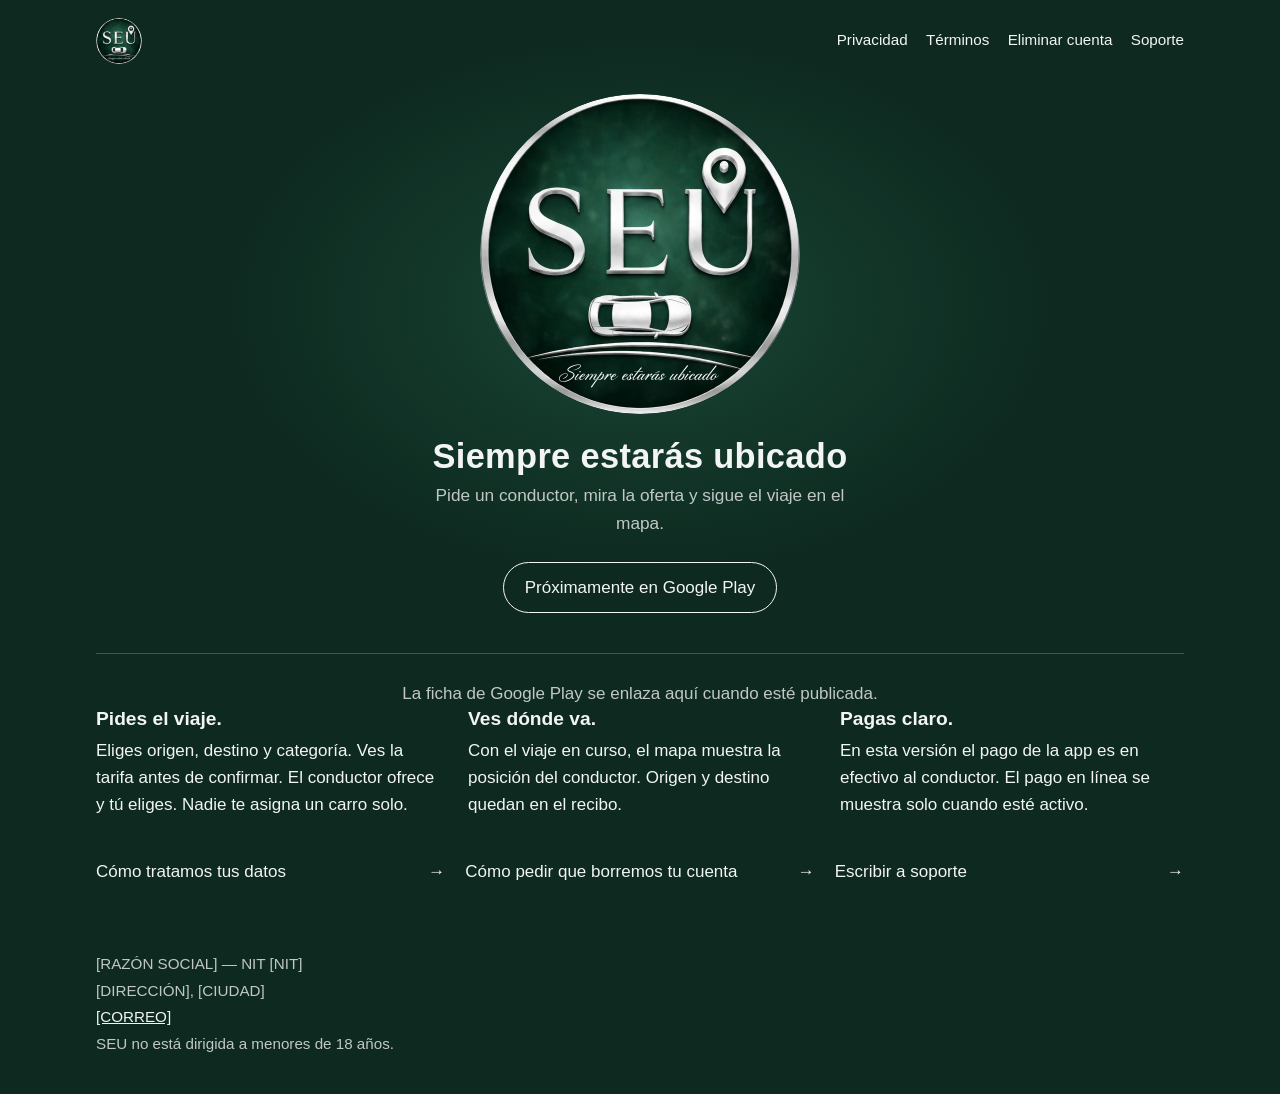
==== index.html @ f04e44e9 "first commit Co-authored-by: Cursor <cursoragent@cursor.com>" ====
<!DOCTYPE html>
<html lang="es">
<head>
  <meta charset="utf-8">
  <meta name="viewport" content="width=device-width, initial-scale=1">
  <title>SEU — Siempre estarás ubicado</title>
  <meta name="description" content="Pide un viaje, sigue al conductor en el mapa y paga en efectivo.">
  <link rel="canonical" href="https://seu-landing.netlify.app/">
  <link rel="icon" href="/img/logo.png" type="image/png">
  <meta name="theme-color" content="#0E2A20">
  <meta property="og:title" content="SEU — Siempre estarás ubicado">
  <meta property="og:description" content="Pide un viaje, sigue al conductor en el mapa y paga en efectivo.">
  <meta property="og:image" content="https://seu-landing.netlify.app/img/logo.png">
  <meta property="og:url" content="https://seu-landing.netlify.app/">
  <link rel="stylesheet" href="/css/site.css">
</head>
<body class="home">
  <a class="skip" href="#contenido">Saltar al contenido</a>
  <header class="header">
    <a class="brand" href="/" aria-label="SEU, ir al inicio">
      <img src="/img/logo.png" alt="" width="46" height="46">
    </a>
    <nav class="nav" aria-label="Sitio">
      <a href="/privacidad">Privacidad</a>
      <a href="/terminos">Términos</a>
      <a href="/eliminar-cuenta">Eliminar cuenta</a>
      <a href="/soporte">Soporte</a>
    </nav>
  </header>
  <main id="contenido">
    <section class="hero">
      <img class="emblem" src="/img/logo.png" width="640" height="640" alt="Emblema de SEU. Siempre estarás ubicado.">
      <p class="tagline">Siempre estarás ubicado</p>
      <p class="lead">Pide un conductor, mira la oferta y sigue el viaje en el mapa.</p>
      <a class="btn" href="#descarga">Próximamente en Google Play</a>
    </section>
    <section class="steps" id="descarga">
      <p class="soon">La ficha de Google Play se enlaza aquí cuando esté publicada.</p>
      <ol>
        <li>
          <h2>Pides el viaje.</h2>
          <p>Eliges origen, destino y categoría. Ves la tarifa antes de confirmar. El conductor ofrece y tú eliges. Nadie te asigna un carro solo.</p>
        </li>
        <li>
          <h2>Ves dónde va.</h2>
          <p>Con el viaje en curso, el mapa muestra la posición del conductor. Origen y destino quedan en el recibo.</p>
        </li>
        <li>
          <h2>Pagas claro.</h2>
          <p>En esta versión el pago de la app es en efectivo al conductor. El pago en línea se muestra solo cuando esté activo.</p>
        </li>
      </ol>
    </section>
    <nav class="paths" aria-label="Información legal">
      <a href="/privacidad"><span>Cómo tratamos tus datos</span></a>
      <a href="/eliminar-cuenta"><span>Cómo pedir que borremos tu cuenta</span></a>
      <a href="/soporte"><span>Escribir a soporte</span></a>
    </nav>
  </main>
  <footer class="footer">
    <p>[RAZÓN SOCIAL] — NIT [NIT]</p>
    <p>[DIRECCIÓN], [CIUDAD]</p>
    <p><a href="mailto:[CORREO]">[CORREO]</a></p>
    <p>SEU no está dirigida a menores de 18 años.</p>
  </footer>
</body>
</html>
---- css/site.css ----
:root {
  --green: #143d2e;
  --hero: #0e2a20;
  --silver: #f2f4f5;
  --ink: #1c1c1c;
  --paper: #ffffff;
  --muted: rgba(242, 244, 245, 0.78);
  --line: rgba(242, 244, 245, 0.22);
  --max: 68rem;
  --read: 40rem;
}

*,
*::before,
*::after {
  box-sizing: border-box;
}

html {
  scroll-behavior: smooth;
}

body {
  margin: 0;
  color: var(--ink);
  background: var(--paper);
  font-family: "Segoe UI", Candara, "Helvetica Neue", sans-serif;
  font-size: 1.0625rem;
  line-height: 1.6;
}

body.home {
  color: var(--silver);
  background:
    radial-gradient(ellipse 55% 42% at 50% 28%, #184634 0%, var(--hero) 58%);
  min-height: 100vh;
}

img {
  display: block;
  max-width: 100%;
}

a {
  color: inherit;
}

.skip {
  position: absolute;
  left: 1rem;
  top: 0;
  transform: translateY(-120%);
  background: var(--silver);
  color: var(--hero);
  padding: 0.5rem 0.8rem;
  z-index: 5;
}

.skip:focus {
  transform: none;
}

.header,
.footer,
.wrap {
  width: min(var(--max), calc(100% - 2.5rem));
  margin-inline: auto;
}

.header {
  display: flex;
  align-items: center;
  justify-content: space-between;
  gap: 1rem 1.5rem;
  padding: 1.1rem 0 0.4rem;
}

.brand {
  flex: 0 0 auto;
  border-radius: 50%;
  line-height: 0;
}

.brand img {
  width: 46px;
  height: 46px;
  border-radius: 50%;
}

.nav {
  display: flex;
  flex-wrap: wrap;
  justify-content: flex-end;
  gap: 0.35rem 1.15rem;
}

.nav a {
  text-decoration: none;
  font-size: 0.95rem;
  padding: 0.35rem 0;
  border-bottom: 1px solid transparent;
}

body.home .nav a:hover,
body.home .nav a[aria-current="page"] {
  border-bottom-color: var(--silver);
}

body.page .nav a {
  color: var(--green);
}

body.page .nav a:hover,
body.page .nav a[aria-current="page"] {
  border-bottom-color: var(--green);
}

.hero {
  display: flex;
  flex-direction: column;
  align-items: center;
  text-align: center;
  width: min(var(--max), calc(100% - 2.5rem));
  margin-inline: auto;
  padding: 1.5rem 0 2.5rem;
}

.emblem {
  width: min(68vw, 320px);
  height: auto;
  border-radius: 50%;
}

.tagline {
  margin: 1.35rem 0 0.35rem;
  font-size: clamp(1.55rem, 3vw, 2.15rem);
  font-weight: 560;
  letter-spacing: 0.01em;
  line-height: 1.2;
}

.lead {
  margin: 0;
  max-width: min(28rem, 100%);
  color: var(--muted);
  font-size: 1.08rem;
}

.tagline,
.btn,
.emblem {
  max-width: 100%;
}

.btn {
  display: inline-flex;
  align-items: center;
  justify-content: center;
  min-height: 48px;
  margin-top: 1.5rem;
  padding: 0.7rem 1.3rem;
  border: 1.5px solid var(--silver);
  border-radius: 999px;
  color: var(--silver);
  text-decoration: none;
  background: transparent;
  font: inherit;
  cursor: pointer;
}

.btn:hover {
  background: var(--silver);
  color: var(--hero);
}

body.page .btn {
  border-color: var(--green);
  background: var(--green);
  color: var(--silver);
  margin-top: 0.4rem;
}

body.page .btn:hover {
  background: var(--hero);
}

.steps,
.paths {
  width: min(var(--max), calc(100% - 2.5rem));
  margin: 0 auto 2.5rem;
}

.steps {
  border-top: 1px solid var(--line);
  padding-top: 1.6rem;
}

.soon {
  margin: 0 0 1.2rem;
  text-align: center;
  color: var(--muted);
}

.steps ol {
  list-style: none;
  margin: 0;
  padding: 0;
  display: grid;
  gap: 1.4rem;
}

.steps h2,
.sheet h1,
.sheet h2 {
  font-weight: 620;
  letter-spacing: 0;
  line-height: 1.25;
}

.steps h2 {
  margin: 0 0 0.35rem;
  font-size: 1.2rem;
}

.steps p,
.paths a {
  margin: 0;
}

.paths {
  display: grid;
  gap: 0.75rem;
  padding-bottom: 1rem;
}

.paths a {
  display: flex;
  justify-content: space-between;
  gap: 1rem;
  padding: 0.85rem 0;
  border-top: 1px solid var(--line);
  text-decoration: none;
}

.paths a:last-child {
  border-bottom: 1px solid var(--line);
}

.paths a::after {
  content: "→";
  flex: 0 0 auto;
}

.footer {
  padding: 0.5rem 0 2.2rem;
  font-size: 0.95rem;
}

.footer p {
  margin: 0.15rem 0;
}

body.home .footer {
  color: var(--muted);
}

body.page .footer {
  border-top: 1px solid #e6e6e6;
  margin-top: 2.5rem;
  padding-top: 1.3rem;
}

.sheet {
  width: min(var(--read), calc(100% - 2.5rem));
  margin: 1.2rem auto 0;
}

.sheet h1 {
  margin: 0 0 0.4rem;
  font-size: clamp(1.7rem, 3vw, 2.15rem);
  color: var(--green);
}

.updated,
.sheet .note {
  color: #333;
}

.updated {
  margin-top: 0;
}

.sheet h2 {
  margin: 1.6rem 0 0.45rem;
  font-size: 1.18rem;
  color: var(--green);
}

.sheet p,
.sheet li {
  margin: 0.55rem 0;
}

.sheet ul {
  margin: 0.3rem 0 0.6rem;
  padding-left: 1.2rem;
}

.sheet a,
.footer a {
  color: var(--green);
}

body.home .footer a {
  color: var(--silver);
}

.form {
  display: grid;
  gap: 0.9rem;
  margin-top: 1.4rem;
}

.form label {
  display: grid;
  gap: 0.35rem;
  font-weight: 600;
}

.form input,
.form textarea {
  width: 100%;
  border: 1px solid var(--green);
  border-radius: 8px;
  padding: 0.7rem 0.75rem;
  font: inherit;
  color: var(--ink);
  background: var(--paper);
}

.form textarea {
  min-height: 7rem;
  resize: vertical;
}

.form input::placeholder,
.form textarea::placeholder {
  color: #5c6561;
  font-weight: 400;
}

.check {
  grid-template-columns: auto 1fr;
  align-items: start;
  gap: 0.7rem;
  font-weight: 500;
}

.check input {
  width: 1.15rem;
  height: 1.15rem;
  margin-top: 0.25rem;
}

.ok {
  margin-top: 1rem;
  padding: 1rem 1.05rem;
  border: 1px solid var(--green);
  border-radius: 10px;
  background: #f4f7f5;
}

.hp {
  position: absolute;
  left: -10000px;
  top: auto;
  width: 1px;
  height: 1px;
  overflow: hidden;
}

:focus-visible {
  outline: 2px solid #8fb9a4;
  outline-offset: 3px;
}

@media (max-width: 720px) {
  .header {
    flex-direction: column;
    align-items: center;
  }

  .nav {
    justify-content: center;
  }
}

@media (min-width: 800px) {
  .steps ol {
    grid-template-columns: repeat(3, 1fr);
    gap: 1.75rem;
  }

  .paths {
    grid-template-columns: repeat(3, 1fr);
    gap: 1.25rem;
  }

  .paths a,
  .paths a:last-child {
    border: 0;
    padding: 0;
    align-items: start;
  }
}

@media (prefers-reduced-motion: reduce) {
  html {
    scroll-behavior: auto;
  }
}
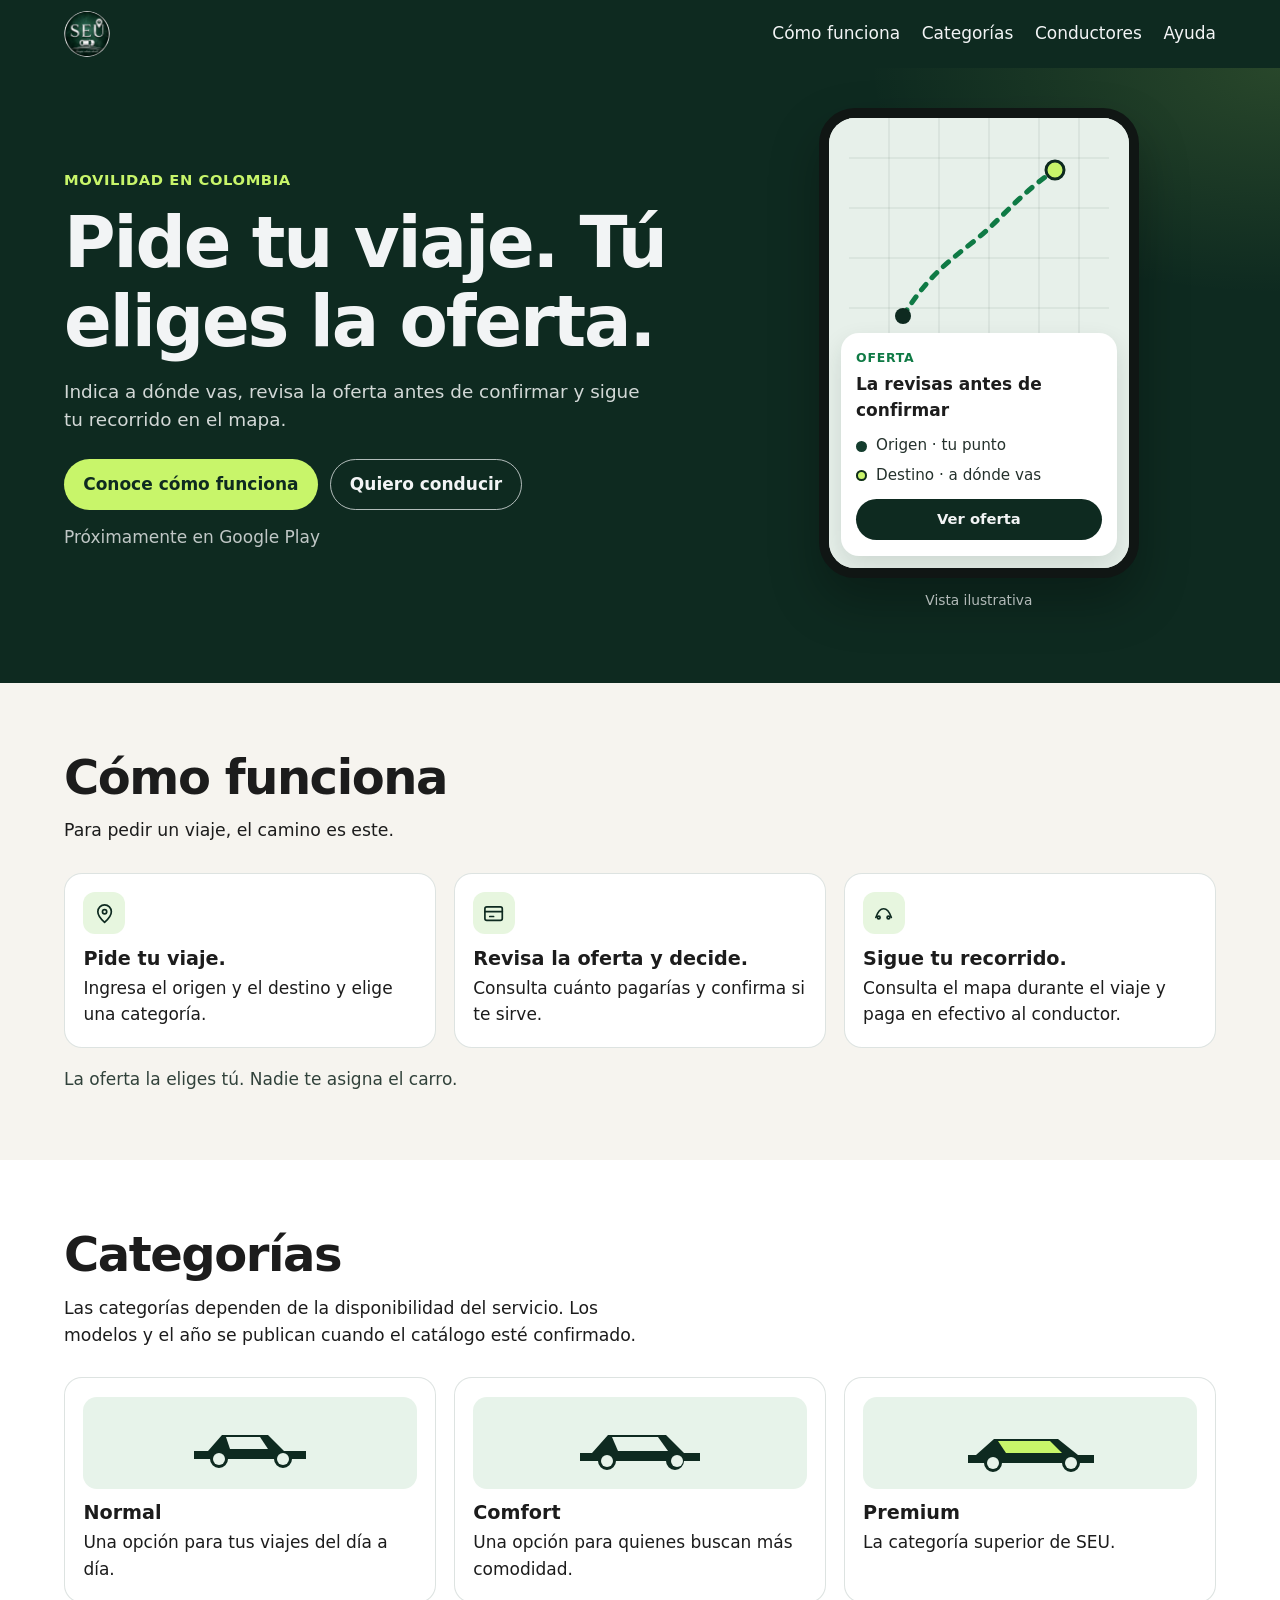
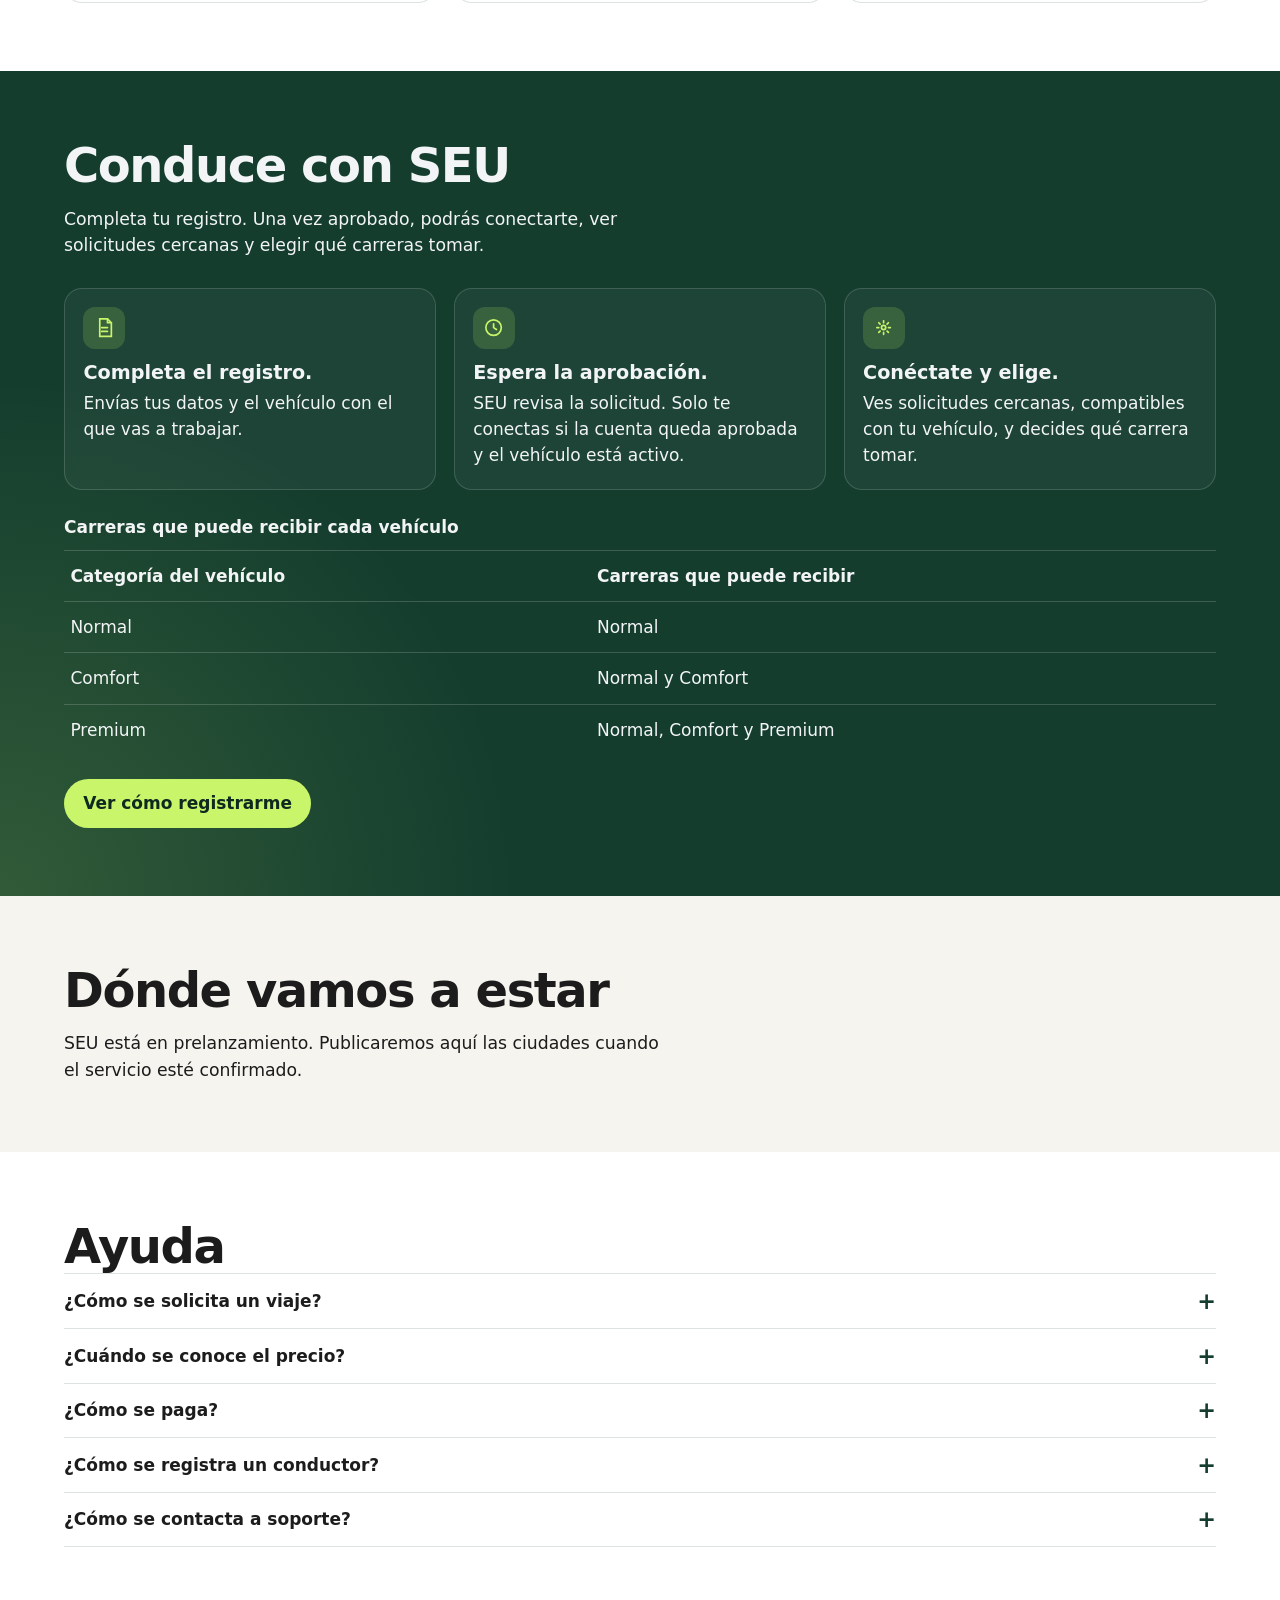
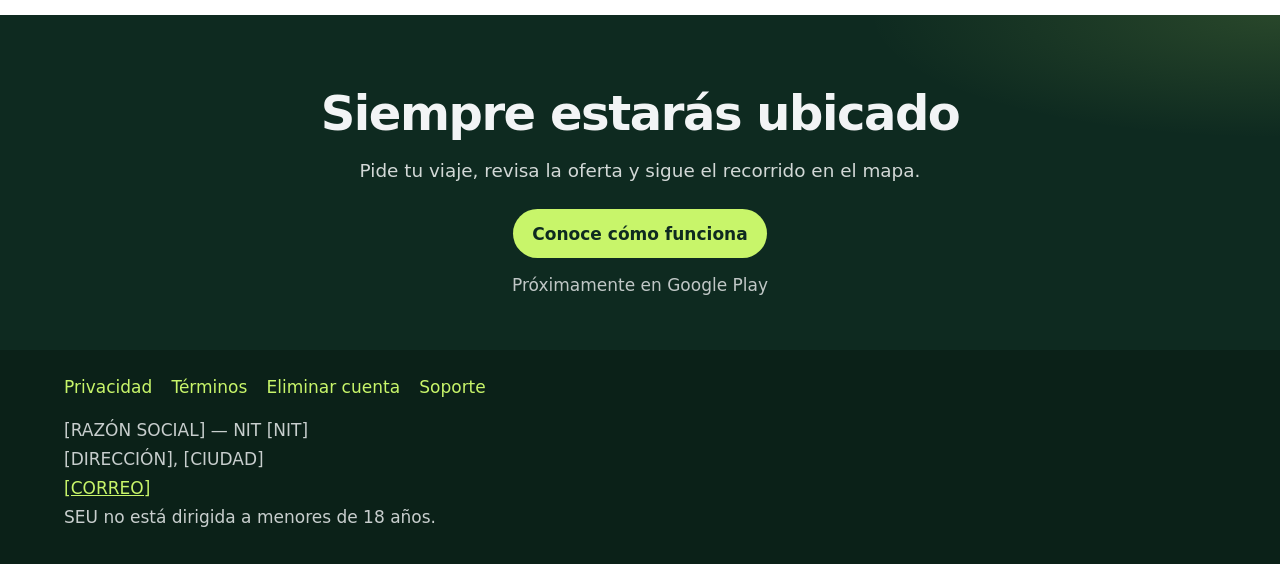
==== commit fd23e701: "Rediseña la portada para pedir un viaje y elegir la oferta. Co-authored-by: Cursor <cursoragent@curs" ====
--- a/index.html
+++ b/index.html
@@ -3,65 +3,255 @@
 <head>
   <meta charset="utf-8">
   <meta name="viewport" content="width=device-width, initial-scale=1">
-  <title>SEU — Siempre estarás ubicado</title>
-  <meta name="description" content="Pide un viaje, sigue al conductor en el mapa y paga en efectivo.">
+  <title>SEU | App de movilidad en Colombia</title>
+  <meta name="description" content="Pide tu viaje en SEU, revisa la oferta antes de confirmar y sigue el recorrido en el mapa. Próximamente en Google Play.">
   <link rel="canonical" href="https://seu-landing.netlify.app/">
-  <link rel="icon" href="/img/logo.png" type="image/png">
+  <link rel="icon" href="/img/logo-mark.png" type="image/png">
   <meta name="theme-color" content="#0E2A20">
-  <meta property="og:title" content="SEU — Siempre estarás ubicado">
-  <meta property="og:description" content="Pide un viaje, sigue al conductor en el mapa y paga en efectivo.">
-  <meta property="og:image" content="https://seu-landing.netlify.app/img/logo.png">
+  <meta property="og:title" content="SEU | App de movilidad en Colombia">
+  <meta property="og:description" content="Pide tu viaje, revisa la oferta antes de confirmar y sigue el recorrido en el mapa.">
+  <meta property="og:image" content="https://seu-landing.netlify.app/img/og.jpg">
   <meta property="og:url" content="https://seu-landing.netlify.app/">
+  <meta property="og:type" content="website">
+  <meta property="og:locale" content="es_CO">
+  <meta name="twitter:card" content="summary_large_image">
+  <meta name="twitter:title" content="SEU | App de movilidad en Colombia">
+  <meta name="twitter:description" content="Pide tu viaje, revisa la oferta antes de confirmar y sigue el recorrido en el mapa.">
+  <meta name="twitter:image" content="https://seu-landing.netlify.app/img/og.jpg">
   <link rel="stylesheet" href="/css/site.css">
 </head>
 <body class="home">
   <a class="skip" href="#contenido">Saltar al contenido</a>
-  <header class="header">
-    <a class="brand" href="/" aria-label="SEU, ir al inicio">
-      <img src="/img/logo.png" alt="" width="46" height="46">
-    </a>
-    <nav class="nav" aria-label="Sitio">
-      <a href="/privacidad">Privacidad</a>
-      <a href="/terminos">Términos</a>
-      <a href="/eliminar-cuenta">Eliminar cuenta</a>
-      <a href="/soporte">Soporte</a>
-    </nav>
+  <header class="topbar">
+    <div class="topbar-inner">
+      <a class="brand" href="/" aria-label="SEU, ir al inicio">
+        <img src="/img/logo-mark.png" alt="" width="46" height="46">
+      </a>
+      <button class="menu-btn" type="button" data-menu-button aria-expanded="false" aria-controls="menu-principal">Menú</button>
+      <nav class="menu" id="menu-principal" data-menu aria-label="Secciones">
+        <a href="#como-funciona">Cómo funciona</a>
+        <a href="#categorias">Categorías</a>
+        <a href="#conductores">Conductores</a>
+        <a href="#ayuda">Ayuda</a>
+      </nav>
+    </div>
   </header>
   <main id="contenido">
-    <section class="hero">
-      <img class="emblem" src="/img/logo.png" width="640" height="640" alt="Emblema de SEU. Siempre estarás ubicado.">
-      <p class="tagline">Siempre estarás ubicado</p>
-      <p class="lead">Pide un conductor, mira la oferta y sigue el viaje en el mapa.</p>
-      <a class="btn" href="#descarga">Próximamente en Google Play</a>
-    </section>
-    <section class="steps" id="descarga">
-      <p class="soon">La ficha de Google Play se enlaza aquí cuando esté publicada.</p>
-      <ol>
-        <li>
-          <h2>Pides el viaje.</h2>
-          <p>Eliges origen, destino y categoría. Ves la tarifa antes de confirmar. El conductor ofrece y tú eliges. Nadie te asigna un carro solo.</p>
-        </li>
-        <li>
-          <h2>Ves dónde va.</h2>
-          <p>Con el viaje en curso, el mapa muestra la posición del conductor. Origen y destino quedan en el recibo.</p>
-        </li>
-        <li>
-          <h2>Pagas claro.</h2>
-          <p>En esta versión el pago de la app es en efectivo al conductor. El pago en línea se muestra solo cuando esté activo.</p>
-        </li>
-      </ol>
-    </section>
-    <nav class="paths" aria-label="Información legal">
-      <a href="/privacidad"><span>Cómo tratamos tus datos</span></a>
-      <a href="/eliminar-cuenta"><span>Cómo pedir que borremos tu cuenta</span></a>
-      <a href="/soporte"><span>Escribir a soporte</span></a>
-    </nav>
+    <section class="hero" aria-labelledby="titulo">
+      <div class="wrap hero-grid">
+        <div>
+          <p class="kicker">Movilidad en Colombia</p>
+          <h1 id="titulo">Pide tu viaje. Tú eliges la oferta.</h1>
+          <p class="lede">Indica a dónde vas, revisa la oferta antes de confirmar y sigue tu recorrido en el mapa.</p>
+          <div class="actions">
+            <a class="btn-primary" href="#como-funciona" data-store-cta>Conoce cómo funciona</a>
+            <a class="btn-ghost" href="#conductores">Quiero conducir</a>
+          </div>
+          <p class="store-note" data-store-note>Próximamente en Google Play</p>
+        </div>
+        <div class="phone-wrap">
+          <div class="phone" aria-hidden="true">
+            <div class="phone-screen">
+              <div class="phone-map">
+                <svg class="map-svg" viewBox="0 0 260 250">
+                  <rect width="260" height="250" fill="#e7f0ea"/>
+                  <path d="M0 40H260M0 90H260M0 140H260M0 190H260M40 0V250M90 0V250M140 0V250M190 0V250M230 0V250" stroke="#143d2e" stroke-opacity=".12"/>
+                  <path class="route" d="M54 198 C 78 160, 96 146, 124 124 S 168 78, 206 52" fill="none" stroke="#0f7a45" stroke-width="5" stroke-linecap="round"/>
+                  <circle cx="54" cy="198" r="8" fill="#0e2a20"/>
+                  <circle cx="206" cy="52" r="9" fill="#c8f56a" stroke="#0e2a20" stroke-width="3"/>
+                </svg>
+              </div>
+              <div class="sheet-card" aria-hidden="true">
+                <p class="sheet-kicker">Oferta</p>
+                <p class="sheet-title">La revisas antes de confirmar</p>
+                <div class="trip-row"><span class="dot"></span><span>Origen · tu punto</span></div>
+                <div class="trip-row"><span class="dot dest"></span><span>Destino · a dónde vas</span></div>
+                <span class="fake-action">Ver oferta</span>
+              </div>
+            </div>
+          </div>
+          <p class="illus">Vista ilustrativa</p>
+        </div>
+      </div>
+    </section>
+
+    <section class="band band-paper" id="como-funciona" aria-labelledby="como-titulo">
+      <div class="wrap">
+        <h2 id="como-titulo">Cómo funciona</h2>
+        <p class="section-lead">Para pedir un viaje, el camino es este.</p>
+        <ol class="steps">
+          <li class="step rise">
+            <span class="icon" aria-hidden="true">
+              <svg viewBox="0 0 24 24" fill="none" stroke="currentColor" stroke-width="1.75" stroke-linecap="round" stroke-linejoin="round"><path d="M12 21s7-6.2 7-11a7 7 0 1 0-14 0c0 4.8 7 11 7 11z"/><circle cx="12" cy="10" r="2.2"/></svg>
+            </span>
+            <h3>Pide tu viaje.</h3>
+            <p>Ingresa el origen y el destino y elige una categoría.</p>
+          </li>
+          <li class="step rise rise-2">
+            <span class="icon" aria-hidden="true">
+              <svg viewBox="0 0 24 24" fill="none" stroke="currentColor" stroke-width="1.75" stroke-linecap="round" stroke-linejoin="round"><rect x="3" y="5" width="18" height="14" rx="2"/><path d="M3 10h18M8 15h4"/></svg>
+            </span>
+            <h3>Revisa la oferta y decide.</h3>
+            <p>Consulta cuánto pagarías y confirma si te sirve.</p>
+          </li>
+          <li class="step rise rise-3">
+            <span class="icon" aria-hidden="true">
+              <svg viewBox="0 0 24 24" fill="none" stroke="currentColor" stroke-width="1.75" stroke-linecap="round" stroke-linejoin="round"><path d="M4 16c2-6 5-9 8-9s6 3 8 9"/><circle cx="7" cy="16" r="1.4"/><circle cx="17" cy="16" r="1.4"/></svg>
+            </span>
+            <h3>Sigue tu recorrido.</h3>
+            <p>Consulta el mapa durante el viaje y paga en efectivo al conductor.</p>
+          </li>
+        </ol>
+        <p class="note">La oferta la eliges tú. Nadie te asigna el carro.</p>
+      </div>
+    </section>
+
+    <section class="band band-white" id="categorias" aria-labelledby="cat-titulo">
+      <div class="wrap">
+        <h2 id="cat-titulo">Categorías</h2>
+        <p class="section-lead">Las categorías dependen de la disponibilidad del servicio. Los modelos y el año se publican cuando el catálogo esté confirmado.</p>
+        <ul class="cards">
+          <li class="card">
+            <div class="vehicle" aria-hidden="true">
+              <svg viewBox="0 0 140 64"><path fill="currentColor" d="M16 40h12l14-16h46l16 16h22v8H112a9 9 0 0 1-18 0H48a9 9 0 0 1-18 0H14v-8z"/><circle cx="39" cy="48" r="6" fill="#e7f3ea"/><circle cx="103" cy="48" r="6" fill="#e7f3ea"/><path d="M46 26h34l8 12H50z" fill="#e7f3ea"/></svg>
+            </div>
+            <h3>Normal</h3>
+            <p>Una opción para tus viajes del día a día.</p>
+          </li>
+          <li class="card">
+            <div class="vehicle" aria-hidden="true">
+              <svg viewBox="0 0 140 64"><path fill="currentColor" d="M12 42h10l16-18h58l18 18h16v8h-16a9 9 0 0 1-18 0H46a9 9 0 0 1-18 0H10v-8z"/><circle cx="37" cy="50" r="6" fill="#e7f3ea"/><circle cx="107" cy="50" r="6" fill="#e7f3ea"/><path d="M42 26h46l10 14H48z" fill="#e7f3ea"/></svg>
+            </div>
+            <h3>Comfort</h3>
+            <p>Una opción para quienes buscan más comodidad.</p>
+          </li>
+          <li class="card">
+            <div class="vehicle" aria-hidden="true">
+              <svg viewBox="0 0 140 64"><path fill="currentColor" d="M8 44h8l18-16h64l20 16h16v8h-14a9 9 0 0 1-18 0H42a9 9 0 0 1-18 0H8v-8z"/><circle cx="33" cy="52" r="6" fill="#e7f3ea"/><circle cx="111" cy="52" r="6" fill="#e7f3ea"/><path d="M38 30h52l12 12H46z" fill="#c8f56a"/></svg>
+            </div>
+            <h3>Premium</h3>
+            <p>La categoría superior de SEU.</p>
+          </li>
+        </ul>
+      </div>
+    </section>
+
+    <section class="band band-deep" id="conductores" aria-labelledby="cond-titulo">
+      <div class="wrap">
+        <h2 id="cond-titulo">Conduce con SEU</h2>
+        <p class="section-lead">Completa tu registro. Una vez aprobado, podrás conectarte, ver solicitudes cercanas y elegir qué carreras tomar.</p>
+        <ol class="driver-steps" id="registro-conductor">
+          <li class="driver-step">
+            <span class="icon" aria-hidden="true">
+              <svg viewBox="0 0 24 24" fill="none" stroke="currentColor" stroke-width="1.75" stroke-linecap="round"><path d="M7 3h8l4 4v14H7z"/><path d="M15 3v4h4M9 12h6M9 16h6"/></svg>
+            </span>
+            <h3>Completa el registro.</h3>
+            <p>Envías tus datos y el vehículo con el que vas a trabajar.</p>
+          </li>
+          <li class="driver-step">
+            <span class="icon" aria-hidden="true">
+              <svg viewBox="0 0 24 24" fill="none" stroke="currentColor" stroke-width="1.75" stroke-linecap="round" stroke-linejoin="round"><circle cx="12" cy="12" r="8"/><path d="M12 8v4l3 2"/></svg>
+            </span>
+            <h3>Espera la aprobación.</h3>
+            <p>SEU revisa la solicitud. Solo te conectas si la cuenta queda aprobada y el vehículo está activo.</p>
+          </li>
+          <li class="driver-step">
+            <span class="icon" aria-hidden="true">
+              <svg viewBox="0 0 24 24" fill="none" stroke="currentColor" stroke-width="1.75" stroke-linecap="round"><circle cx="12" cy="12" r="2.2"/><path d="M12 5v2M12 17v2M5 12H7M17 12h2M7 7l1.4 1.4M15.6 15.6 17 17M17 7l-1.4 1.4M8.4 15.6 7 17"/></svg>
+            </span>
+            <h3>Conéctate y elige.</h3>
+            <p>Ves solicitudes cercanas, compatibles con tu vehículo, y decides qué carrera tomar.</p>
+          </li>
+        </ol>
+        <table class="compat">
+          <caption>Carreras que puede recibir cada vehículo</caption>
+          <thead>
+            <tr>
+              <th scope="col">Categoría del vehículo</th>
+              <th scope="col">Carreras que puede recibir</th>
+            </tr>
+          </thead>
+          <tbody>
+            <tr>
+              <td>Normal</td>
+              <td>Normal</td>
+            </tr>
+            <tr>
+              <td>Comfort</td>
+              <td>Normal y Comfort</td>
+            </tr>
+            <tr>
+              <td>Premium</td>
+              <td>Normal, Comfort y Premium</td>
+            </tr>
+          </tbody>
+        </table>
+        <div class="actions">
+          <a class="btn-primary" href="#registro-conductor" data-driver-cta>Ver cómo registrarme</a>
+        </div>
+      </div>
+    </section>
+
+    <section class="band band-paper" id="disponibilidad" aria-labelledby="ciudad-titulo">
+      <div class="wrap">
+        <h2 id="ciudad-titulo" data-cities-title>Dónde vamos a estar</h2>
+        <div data-cities>
+          <p class="section-lead">SEU está en prelanzamiento. Publicaremos aquí las ciudades cuando el servicio esté confirmado.</p>
+        </div>
+      </div>
+    </section>
+
+    <section class="band band-white" id="ayuda" aria-labelledby="ayuda-titulo">
+      <div class="wrap faq">
+        <h2 id="ayuda-titulo">Ayuda</h2>
+        <details>
+          <summary>¿Cómo se solicita un viaje?</summary>
+          <p>En la app indicas el origen, el destino y la categoría. Ves la oferta y confirmas si te sirve.</p>
+        </details>
+        <details>
+          <summary>¿Cuándo se conoce el precio?</summary>
+          <p>Antes de confirmar. La oferta muestra cuánto pagarías y tú decides si la aceptas.</p>
+        </details>
+        <details>
+          <summary>¿Cómo se paga?</summary>
+          <p data-pay-answer>En esta versión pagas en efectivo, directo al conductor. El pago en línea se muestra en la app solo cuando esté habilitado.</p>
+        </details>
+        <details>
+          <summary>¿Cómo se registra un conductor?</summary>
+          <p>Completas el registro. Cuando SEU aprueba la cuenta y el vehículo está activo, puedes conectarte y elegir las carreras que te sirvan.</p>
+        </details>
+        <details>
+          <summary>¿Cómo se contacta a soporte?</summary>
+          <p>Escribe desde <a href="/soporte">soporte</a>. Incluye el correo de tu cuenta y, si lo tienes, el código del viaje (UB-…).</p>
+        </details>
+      </div>
+    </section>
+
+    <section class="closing" aria-labelledby="cierre-titulo">
+      <div class="wrap">
+        <h2 id="cierre-titulo">Siempre estarás ubicado</h2>
+        <p class="lede">Pide tu viaje, revisa la oferta y sigue el recorrido en el mapa.</p>
+        <div class="actions">
+          <a class="btn-primary" href="#como-funciona" data-store-cta>Conoce cómo funciona</a>
+        </div>
+        <p class="store-note" data-store-note>Próximamente en Google Play</p>
+      </div>
+    </section>
   </main>
-  <footer class="footer">
-    <p>[RAZÓN SOCIAL] — NIT [NIT]</p>
-    <p>[DIRECCIÓN], [CIUDAD]</p>
-    <p><a href="mailto:[CORREO]">[CORREO]</a></p>
-    <p>SEU no está dirigida a menores de 18 años.</p>
+  <footer class="site-footer">
+    <div class="wrap">
+      <nav class="legal-nav" aria-label="Información legal">
+        <a href="/privacidad">Privacidad</a>
+        <a href="/terminos">Términos</a>
+        <a href="/eliminar-cuenta">Eliminar cuenta</a>
+        <a href="/soporte">Soporte</a>
+      </nav>
+      <p>[RAZÓN SOCIAL] — NIT [NIT]</p>
+      <p>[DIRECCIÓN], [CIUDAD]</p>
+      <p><a href="mailto:[CORREO]">[CORREO]</a></p>
+      <p>SEU no está dirigida a menores de 18 años.</p>
+    </div>
   </footer>
+  <script src="/js/home.js"></script>
 </body>
 </html>
--- a/css/site.css
+++ b/css/site.css
@@ -1,12 +1,13 @@
 :root {
-  --green: #143d2e;
-  --hero: #0e2a20;
+  --forest: #0e2a20;
+  --deep: #143d2e;
+  --ink: #1c1c1c;
+  --paper: #f6f4ef;
+  --white: #ffffff;
   --silver: #f2f4f5;
-  --ink: #1c1c1c;
-  --paper: #ffffff;
-  --muted: rgba(242, 244, 245, 0.78);
-  --line: rgba(242, 244, 245, 0.22);
-  --max: 68rem;
+  --lime: #c8f56a;
+  --line: rgba(20, 61, 46, 0.14);
+  --max: 72rem;
   --read: 40rem;
 }
 
@@ -23,56 +24,91 @@
 body {
   margin: 0;
   color: var(--ink);
-  background: var(--paper);
-  font-family: "Segoe UI", Candara, "Helvetica Neue", sans-serif;
+  background: var(--white);
+  font-family: "Segoe UI", "Helvetica Neue", system-ui, sans-serif;
   font-size: 1.0625rem;
-  line-height: 1.6;
-}
-
-body.home {
-  color: var(--silver);
-  background:
-    radial-gradient(ellipse 55% 42% at 50% 28%, #184634 0%, var(--hero) 58%);
-  min-height: 100vh;
-}
-
-img {
+  line-height: 1.55;
+  overflow-x: clip;
+}
+
+img,
+svg {
   display: block;
   max-width: 100%;
 }
 
 a {
   color: inherit;
+}
+
+button,
+input,
+textarea {
+  font: inherit;
+}
+
+[hidden] {
+  display: none !important;
 }
 
 .skip {
   position: absolute;
   left: 1rem;
   top: 0;
-  transform: translateY(-120%);
-  background: var(--silver);
-  color: var(--hero);
-  padding: 0.5rem 0.8rem;
-  z-index: 5;
+  transform: translateY(-140%);
+  background: var(--lime);
+  color: var(--forest);
+  padding: 0.55rem 0.8rem;
+  z-index: 30;
 }
 
 .skip:focus {
   transform: none;
 }
 
-.header,
-.footer,
 .wrap {
-  width: min(var(--max), calc(100% - 2.5rem));
+  width: min(var(--max), calc(100% - 2rem));
   margin-inline: auto;
 }
 
-.header {
+.sr {
+  position: absolute;
+  width: 1px;
+  height: 1px;
+  padding: 0;
+  margin: -1px;
+  overflow: hidden;
+  clip: rect(0, 0, 0, 0);
+  white-space: nowrap;
+  border: 0;
+}
+
+:focus-visible {
+  outline: 3px solid var(--lime);
+  outline-offset: 3px;
+}
+
+body.page :focus-visible {
+  outline-color: var(--deep);
+}
+
+.topbar {
+  position: sticky;
+  top: 0;
+  z-index: 20;
+  background: var(--forest);
+  color: var(--silver);
+}
+
+.topbar-inner {
+  position: relative;
   display: flex;
   align-items: center;
   justify-content: space-between;
-  gap: 1rem 1.5rem;
-  padding: 1.1rem 0 0.4rem;
+  gap: 1rem;
+  width: min(var(--max), calc(100% - 2rem));
+  margin-inline: auto;
+  min-height: 4.25rem;
 }
 
 .brand {
@@ -87,232 +123,543 @@
   border-radius: 50%;
 }
 
-.nav {
+.menu {
+  display: flex;
+  gap: 0.25rem 1.35rem;
+}
+
+.menu a {
+  text-decoration: none;
+  padding: 0.4rem 0;
+  border-bottom: 2px solid transparent;
+}
+
+.menu a:hover {
+  border-bottom-color: var(--lime);
+}
+
+.menu-btn {
+  display: none;
+  min-height: 44px;
+  padding: 0.4rem 0.85rem;
+  border: 1px solid rgba(242, 244, 245, 0.45);
+  border-radius: 999px;
+  background: transparent;
+  color: var(--silver);
+  cursor: pointer;
+}
+
+.hero,
+.closing {
+  background:
+    radial-gradient(ellipse 70% 80% at 100% 0%, rgba(200, 245, 106, 0.14), transparent 46%),
+    var(--forest);
+  color: var(--silver);
+}
+
+.hero-grid {
+  display: grid;
+  gap: 2.25rem;
+  align-items: center;
+  padding: 1.5rem 0 3.5rem;
+}
+
+.kicker {
+  margin: 0 0 0.8rem;
+  color: var(--lime);
+  font-size: 0.92rem;
+  font-weight: 700;
+  letter-spacing: 0.04em;
+  text-transform: uppercase;
+}
+
+h1,
+h2,
+h3 {
+  line-height: 1.12;
+  font-weight: 680;
+}
+
+h1 {
+  margin: 0;
+  font-size: clamp(2.15rem, 6vw, 4.4rem);
+  letter-spacing: -0.03em;
+}
+
+.lede {
+  max-width: 36rem;
+  margin: 1rem 0 0;
+  font-size: 1.15rem;
+  color: rgba(242, 244, 245, 0.86);
+}
+
+.actions {
   display: flex;
   flex-wrap: wrap;
-  justify-content: flex-end;
-  gap: 0.35rem 1.15rem;
-}
-
-.nav a {
-  text-decoration: none;
-  font-size: 0.95rem;
-  padding: 0.35rem 0;
-  border-bottom: 1px solid transparent;
-}
-
-body.home .nav a:hover,
-body.home .nav a[aria-current="page"] {
-  border-bottom-color: var(--silver);
-}
-
-body.page .nav a {
-  color: var(--green);
-}
-
-body.page .nav a:hover,
-body.page .nav a[aria-current="page"] {
-  border-bottom-color: var(--green);
-}
-
-.hero {
-  display: flex;
-  flex-direction: column;
-  align-items: center;
-  text-align: center;
-  width: min(var(--max), calc(100% - 2.5rem));
-  margin-inline: auto;
-  padding: 1.5rem 0 2.5rem;
-}
-
-.emblem {
-  width: min(68vw, 320px);
-  height: auto;
-  border-radius: 50%;
-}
-
-.tagline {
-  margin: 1.35rem 0 0.35rem;
-  font-size: clamp(1.55rem, 3vw, 2.15rem);
-  font-weight: 560;
-  letter-spacing: 0.01em;
-  line-height: 1.2;
-}
-
-.lead {
-  margin: 0;
-  max-width: min(28rem, 100%);
-  color: var(--muted);
-  font-size: 1.08rem;
-}
-
-.tagline,
-.btn,
-.emblem {
-  max-width: 100%;
-}
-
-.btn {
+  gap: 0.75rem;
+  margin-top: 1.5rem;
+}
+
+.btn-primary,
+.btn-ghost,
+body.page .btn {
   display: inline-flex;
   align-items: center;
   justify-content: center;
   min-height: 48px;
+  padding: 0.7rem 1.2rem;
+  border-radius: 999px;
+  text-decoration: none;
+  cursor: pointer;
+}
+
+.btn-primary,
+body.page .btn {
+  border: 0;
+  background: var(--lime);
+  color: var(--forest);
+  font-weight: 700;
+}
+
+.btn-primary:hover,
+body.page .btn:hover {
+  background: #ddff8a;
+}
+
+.btn-ghost {
+  border: 1.5px solid rgba(242, 244, 245, 0.72);
+  background: transparent;
+  color: var(--silver);
+  font-weight: 650;
+}
+
+.btn-ghost:hover {
+  background: rgba(242, 244, 245, 0.08);
+}
+
+.btn-primary:focus-visible,
+.btn-ghost:focus-visible {
+  outline-color: var(--silver);
+}
+
+.store-note {
+  margin: 0.9rem 0 0;
+  color: rgba(242, 244, 245, 0.78);
+}
+
+.phone-wrap {
+  justify-self: center;
+  width: min(100%, 320px);
+}
+
+.phone {
+  border: 10px solid #101614;
+  border-radius: 36px;
+  background: #dfe8e2;
+  box-shadow: 0 24px 50px rgba(0, 0, 0, 0.28);
+}
+
+.phone-screen {
+  overflow: hidden;
+  border-radius: 26px;
+  background: #e7f0ea;
+}
+
+.phone-map {
+  position: relative;
+  height: 250px;
+}
+
+.map-svg {
+  width: 100%;
+  height: 100%;
+}
+
+.route {
+  stroke-dasharray: 7 9;
+}
+
+.sheet-card {
+  margin: -2.2rem 0.75rem 0.75rem;
+  position: relative;
+  padding: 0.95rem 0.95rem 1rem;
+  border-radius: 18px;
+  background: var(--white);
+  color: var(--ink);
+  box-shadow: 0 10px 24px rgba(14, 42, 32, 0.12);
+}
+
+.sheet-kicker {
+  margin: 0;
+  color: #0f7a45;
+  font-size: 0.78rem;
+  font-weight: 750;
+  letter-spacing: 0.06em;
+  text-transform: uppercase;
+}
+
+.sheet-title {
+  margin: 0.2rem 0 0.7rem;
+  font-weight: 700;
+}
+
+.trip-row {
+  display: flex;
+  align-items: center;
+  gap: 0.55rem;
+  margin: 0.35rem 0;
+  color: #24312c;
+  font-size: 0.95rem;
+}
+
+.dot {
+  width: 0.7rem;
+  height: 0.7rem;
+  border-radius: 50%;
+  background: var(--deep);
+  flex: 0 0 auto;
+}
+
+.dot.dest {
+  background: var(--lime);
+  box-shadow: inset 0 0 0 2px var(--forest);
+}
+
+.fake-action {
+  display: block;
+  margin-top: 0.75rem;
+  padding: 0.55rem 0.7rem;
+  border-radius: 999px;
+  background: var(--forest);
+  color: var(--silver);
+  text-align: center;
+  font-size: 0.92rem;
+  font-weight: 700;
+}
+
+.illus {
+  margin: 0.75rem 0 0;
+  text-align: center;
+  color: rgba(242, 244, 245, 0.72);
+  font-size: 0.86rem;
+}
+
+.band {
+  padding: 4.25rem 0;
+}
+
+.band-paper {
+  background: var(--paper);
+}
+
+.band-white {
+  background: var(--white);
+}
+
+.band-deep {
+  background:
+    radial-gradient(circle at 0 100%, rgba(200, 245, 106, 0.16), transparent 34%),
+    var(--deep);
+  color: var(--silver);
+}
+
+.band h2,
+.closing h2 {
+  margin: 0;
+  font-size: clamp(1.8rem, 4vw, 3rem);
+  letter-spacing: -0.03em;
+}
+
+.section-lead {
+  max-width: 38rem;
+  margin: 0.8rem 0 0;
+  font-size: 1.08rem;
+}
+
+.steps,
+.cards,
+.driver-steps {
+  display: grid;
+  gap: 1rem;
+  margin: 1.8rem 0 0;
+  padding: 0;
+  list-style: none;
+}
+
+.step,
+.card,
+.driver-step {
+  padding: 1.15rem 1.15rem 1.25rem;
+  border: 1px solid var(--line);
+  border-radius: 18px;
+  background: var(--white);
+}
+
+.band-deep .driver-step {
+  background: rgba(255, 255, 255, 0.04);
+  border-color: rgba(242, 244, 245, 0.16);
+}
+
+.icon {
+  width: 2.6rem;
+  height: 2.6rem;
+  display: grid;
+  place-items: center;
+  border-radius: 12px;
+  background: #e7f6df;
+  color: var(--forest);
+}
+
+.band-deep .icon {
+  background: rgba(200, 245, 106, 0.16);
+  color: var(--lime);
+}
+
+.icon svg {
+  width: 1.45rem;
+  height: 1.45rem;
+}
+
+.step h3,
+.card h3,
+.driver-step h3 {
+  margin: 0.85rem 0 0.35rem;
+  font-size: 1.2rem;
+}
+
+.step p,
+.card p,
+.driver-step p,
+.note {
+  margin: 0;
+}
+
+.note {
+  margin-top: 1.1rem;
+  color: #31423b;
+}
+
+.band-deep .note {
+  color: rgba(242, 244, 245, 0.82);
+}
+
+.cards {
+  align-items: stretch;
+}
+
+.vehicle {
+  height: 92px;
+  display: grid;
+  place-items: center;
+  border-radius: 14px;
+  background: #e7f3ea;
+  color: var(--forest);
+}
+
+.vehicle svg {
+  width: 148px;
+  height: 64px;
+}
+
+.compat {
+  width: 100%;
   margin-top: 1.5rem;
-  padding: 0.7rem 1.3rem;
-  border: 1.5px solid var(--silver);
-  border-radius: 999px;
-  color: var(--silver);
-  text-decoration: none;
-  background: transparent;
-  font: inherit;
-  cursor: pointer;
-}
-
-.btn:hover {
-  background: var(--silver);
-  color: var(--hero);
-}
-
-body.page .btn {
-  border-color: var(--green);
-  background: var(--green);
-  color: var(--silver);
-  margin-top: 0.4rem;
-}
-
-body.page .btn:hover {
-  background: var(--hero);
-}
-
-.steps,
-.paths {
-  width: min(var(--max), calc(100% - 2.5rem));
-  margin: 0 auto 2.5rem;
-}
-
-.steps {
+  border-collapse: collapse;
+}
+
+.compat caption {
+  text-align: left;
+  font-weight: 700;
+  margin-bottom: 0.6rem;
+}
+
+.compat th,
+.compat td {
+  text-align: left;
+  padding: 0.75rem 0.4rem;
+  border-top: 1px solid rgba(242, 244, 245, 0.18);
+  vertical-align: top;
+}
+
+.faq details {
   border-top: 1px solid var(--line);
-  padding-top: 1.6rem;
-}
-
-.soon {
-  margin: 0 0 1.2rem;
-  text-align: center;
-  color: var(--muted);
-}
-
-.steps ol {
-  list-style: none;
-  margin: 0;
-  padding: 0;
-  display: grid;
-  gap: 1.4rem;
-}
-
-.steps h2,
-.sheet h1,
-.sheet h2 {
-  font-weight: 620;
-  letter-spacing: 0;
-  line-height: 1.25;
-}
-
-.steps h2 {
-  margin: 0 0 0.35rem;
-  font-size: 1.2rem;
-}
-
-.steps p,
-.paths a {
-  margin: 0;
-}
-
-.paths {
-  display: grid;
-  gap: 0.75rem;
-  padding-bottom: 1rem;
-}
-
-.paths a {
+}
+
+.faq details:last-of-type {
+  border-bottom: 1px solid var(--line);
+}
+
+.faq summary {
   display: flex;
+  align-items: center;
   justify-content: space-between;
   gap: 1rem;
+  min-height: 52px;
   padding: 0.85rem 0;
-  border-top: 1px solid var(--line);
+  font-weight: 700;
+  cursor: pointer;
+  list-style: none;
+}
+
+.faq summary::-webkit-details-marker {
+  display: none;
+}
+
+.faq summary::after {
+  content: "+";
+  color: var(--deep);
+  font-size: 1.4rem;
+  line-height: 1;
+}
+
+.faq details[open] summary::after {
+  content: "–";
+}
+
+.faq details p {
+  margin: 0 0 1rem;
+  max-width: 42rem;
+}
+
+.faq a {
+  color: var(--deep);
+}
+
+.city-list {
+  margin: 0.6rem 0 0;
+  padding-left: 1.1rem;
+}
+
+.closing {
+  text-align: center;
+  padding: 4.5rem 0 3.2rem;
+}
+
+.closing .lede,
+.closing .store-note {
+  margin-inline: auto;
+}
+
+.closing .actions {
+  justify-content: center;
+}
+
+.site-footer {
+  background: #0b2118;
+  color: rgba(242, 244, 245, 0.82);
+  padding: 1.5rem 0 2rem;
+}
+
+.legal-nav {
+  display: flex;
+  flex-wrap: wrap;
+  gap: 0.7rem 1.2rem;
+  margin-bottom: 1rem;
+}
+
+.legal-nav a {
   text-decoration: none;
-}
-
-.paths a:last-child {
-  border-bottom: 1px solid var(--line);
-}
-
-.paths a::after {
-  content: "→";
-  flex: 0 0 auto;
-}
-
-.footer {
-  padding: 0.5rem 0 2.2rem;
-  font-size: 0.95rem;
-}
-
-.footer p {
+  border-bottom: 1px solid transparent;
+}
+
+.legal-nav a:hover {
+  border-bottom-color: var(--lime);
+}
+
+.site-footer p {
   margin: 0.15rem 0;
 }
 
-body.home .footer {
-  color: var(--muted);
+.site-footer a {
+  color: var(--lime);
+}
+
+body.page {
+  background: var(--white);
+}
+
+body.page .header,
+body.page .footer {
+  width: min(var(--max), calc(100% - 2rem));
+  margin-inline: auto;
+}
+
+body.page .header {
+  display: flex;
+  align-items: center;
+  justify-content: space-between;
+  gap: 1rem;
+  flex-wrap: wrap;
+  padding: 1rem 0 0.4rem;
+}
+
+body.page .nav {
+  display: flex;
+  flex-wrap: wrap;
+  justify-content: flex-end;
+  gap: 0.35rem 1rem;
+}
+
+body.page .nav a {
+  color: var(--deep);
+  text-decoration: none;
+  padding: 0.35rem 0;
+  border-bottom: 1px solid transparent;
+}
+
+body.page .nav a:hover,
+body.page .nav a[aria-current="page"] {
+  border-bottom-color: var(--deep);
+}
+
+.sheet {
+  width: min(var(--read), calc(100% - 2rem));
+  margin: 1.2rem auto 0;
+}
+
+.sheet h1 {
+  margin: 0 0 0.4rem;
+  font-size: clamp(1.7rem, 3vw, 2.15rem);
+  color: var(--deep);
+  letter-spacing: 0;
+}
+
+.sheet h2 {
+  margin: 1.6rem 0 0.45rem;
+  font-size: 1.18rem;
+  color: var(--deep);
+  letter-spacing: 0;
+}
+
+.sheet p,
+.sheet li {
+  margin: 0.55rem 0;
+}
+
+.sheet ul {
+  margin: 0.3rem 0 0.6rem;
+  padding-left: 1.2rem;
+}
+
+.sheet a,
+body.page .footer a {
+  color: var(--deep);
+}
+
+.updated {
+  margin-top: 0;
+  color: #333;
 }
 
 body.page .footer {
   border-top: 1px solid #e6e6e6;
   margin-top: 2.5rem;
-  padding-top: 1.3rem;
-}
-
-.sheet {
-  width: min(var(--read), calc(100% - 2.5rem));
-  margin: 1.2rem auto 0;
-}
-
-.sheet h1 {
-  margin: 0 0 0.4rem;
-  font-size: clamp(1.7rem, 3vw, 2.15rem);
-  color: var(--green);
-}
-
-.updated,
-.sheet .note {
-  color: #333;
-}
-
-.updated {
-  margin-top: 0;
-}
-
-.sheet h2 {
-  margin: 1.6rem 0 0.45rem;
-  font-size: 1.18rem;
-  color: var(--green);
-}
-
-.sheet p,
-.sheet li {
-  margin: 0.55rem 0;
-}
-
-.sheet ul {
-  margin: 0.3rem 0 0.6rem;
-  padding-left: 1.2rem;
-}
-
-.sheet a,
-.footer a {
-  color: var(--green);
-}
-
-body.home .footer a {
-  color: var(--silver);
+  padding: 1.3rem 0 2.2rem;
+  font-size: 0.95rem;
+}
+
+body.page .footer p {
+  margin: 0.15rem 0;
 }
 
 .form {
@@ -324,18 +671,17 @@
 .form label {
   display: grid;
   gap: 0.35rem;
-  font-weight: 600;
+  font-weight: 650;
 }
 
 .form input,
 .form textarea {
   width: 100%;
-  border: 1px solid var(--green);
+  border: 1px solid var(--deep);
   border-radius: 8px;
   padding: 0.7rem 0.75rem;
-  font: inherit;
   color: var(--ink);
-  background: var(--paper);
+  background: var(--white);
 }
 
 .form textarea {
@@ -365,7 +711,7 @@
 .ok {
   margin-top: 1rem;
   padding: 1rem 1.05rem;
-  border: 1px solid var(--green);
+  border: 1px solid var(--deep);
   border-radius: 10px;
   background: #f4f7f5;
 }
@@ -379,38 +725,87 @@
   overflow: hidden;
 }
 
-:focus-visible {
-  outline: 2px solid #8fb9a4;
-  outline-offset: 3px;
-}
-
-@media (max-width: 720px) {
-  .header {
+.missing {
+  padding: 4rem 0;
+}
+
+@media (max-width: 820px) {
+  .menu-btn {
+    display: inline-flex;
+  }
+
+  .menu {
+    display: none;
+    position: absolute;
+    top: 100%;
+    left: -1rem;
+    right: -1rem;
     flex-direction: column;
+    gap: 0;
+    padding: 0.35rem 1.25rem 0.9rem;
+    background: #102e24;
+    border-bottom: 1px solid rgba(200, 245, 106, 0.28);
+    box-shadow: 0 18px 28px rgba(0, 0, 0, 0.22);
+  }
+
+  .menu.is-open {
+    display: flex;
+  }
+
+  .menu a {
+    min-height: 48px;
+    display: flex;
     align-items: center;
   }
-
-  .nav {
-    justify-content: center;
-  }
-}
-
-@media (min-width: 800px) {
-  .steps ol {
-    grid-template-columns: repeat(3, 1fr);
-    gap: 1.75rem;
-  }
-
-  .paths {
-    grid-template-columns: repeat(3, 1fr);
-    gap: 1.25rem;
-  }
-
-  .paths a,
-  .paths a:last-child {
-    border: 0;
-    padding: 0;
-    align-items: start;
+}
+
+@media (min-width: 900px) {
+  .hero-grid {
+    grid-template-columns: minmax(0, 1.15fr) minmax(280px, 0.85fr);
+    padding: 2.5rem 0 4.5rem;
+  }
+
+  .steps,
+  .cards,
+  .driver-steps {
+    grid-template-columns: repeat(3, minmax(0, 1fr));
+    gap: 1.1rem;
+  }
+}
+
+@media (prefers-reduced-motion: no-preference) {
+  .route {
+    animation: flow 2.8s linear infinite;
+  }
+
+  .rise {
+    animation: rise 0.7s ease both;
+  }
+
+  .rise-2 {
+    animation-delay: 0.08s;
+  }
+
+  .rise-3 {
+    animation-delay: 0.16s;
+  }
+}
+
+@keyframes flow {
+  to {
+    stroke-dashoffset: -64;
+  }
+}
+
+@keyframes rise {
+  from {
+    opacity: 0;
+    transform: translateY(10px);
+  }
+
+  to {
+    opacity: 1;
+    transform: none;
   }
 }
 
@@ -419,3 +814,7 @@
     scroll-behavior: auto;
   }
 }
+
+section[id] {
+  scroll-margin-top: 5.2rem;
+}
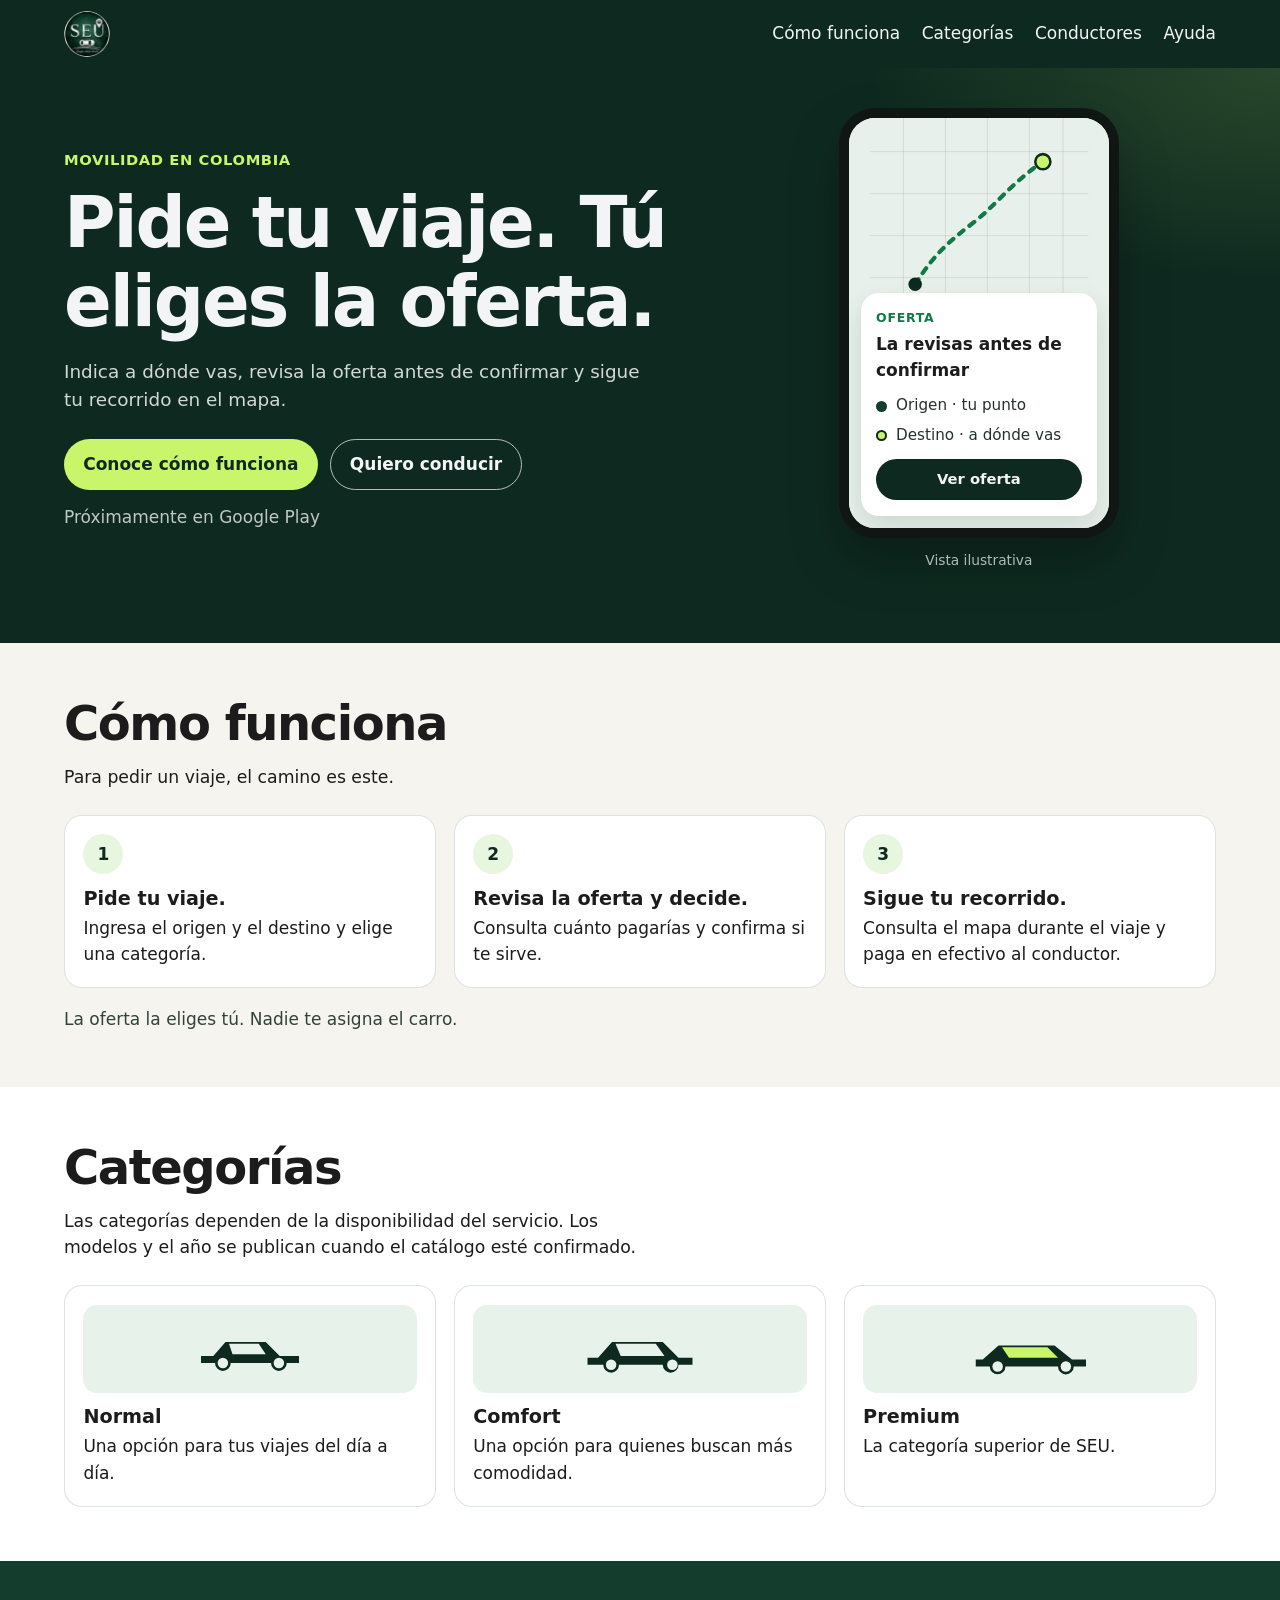
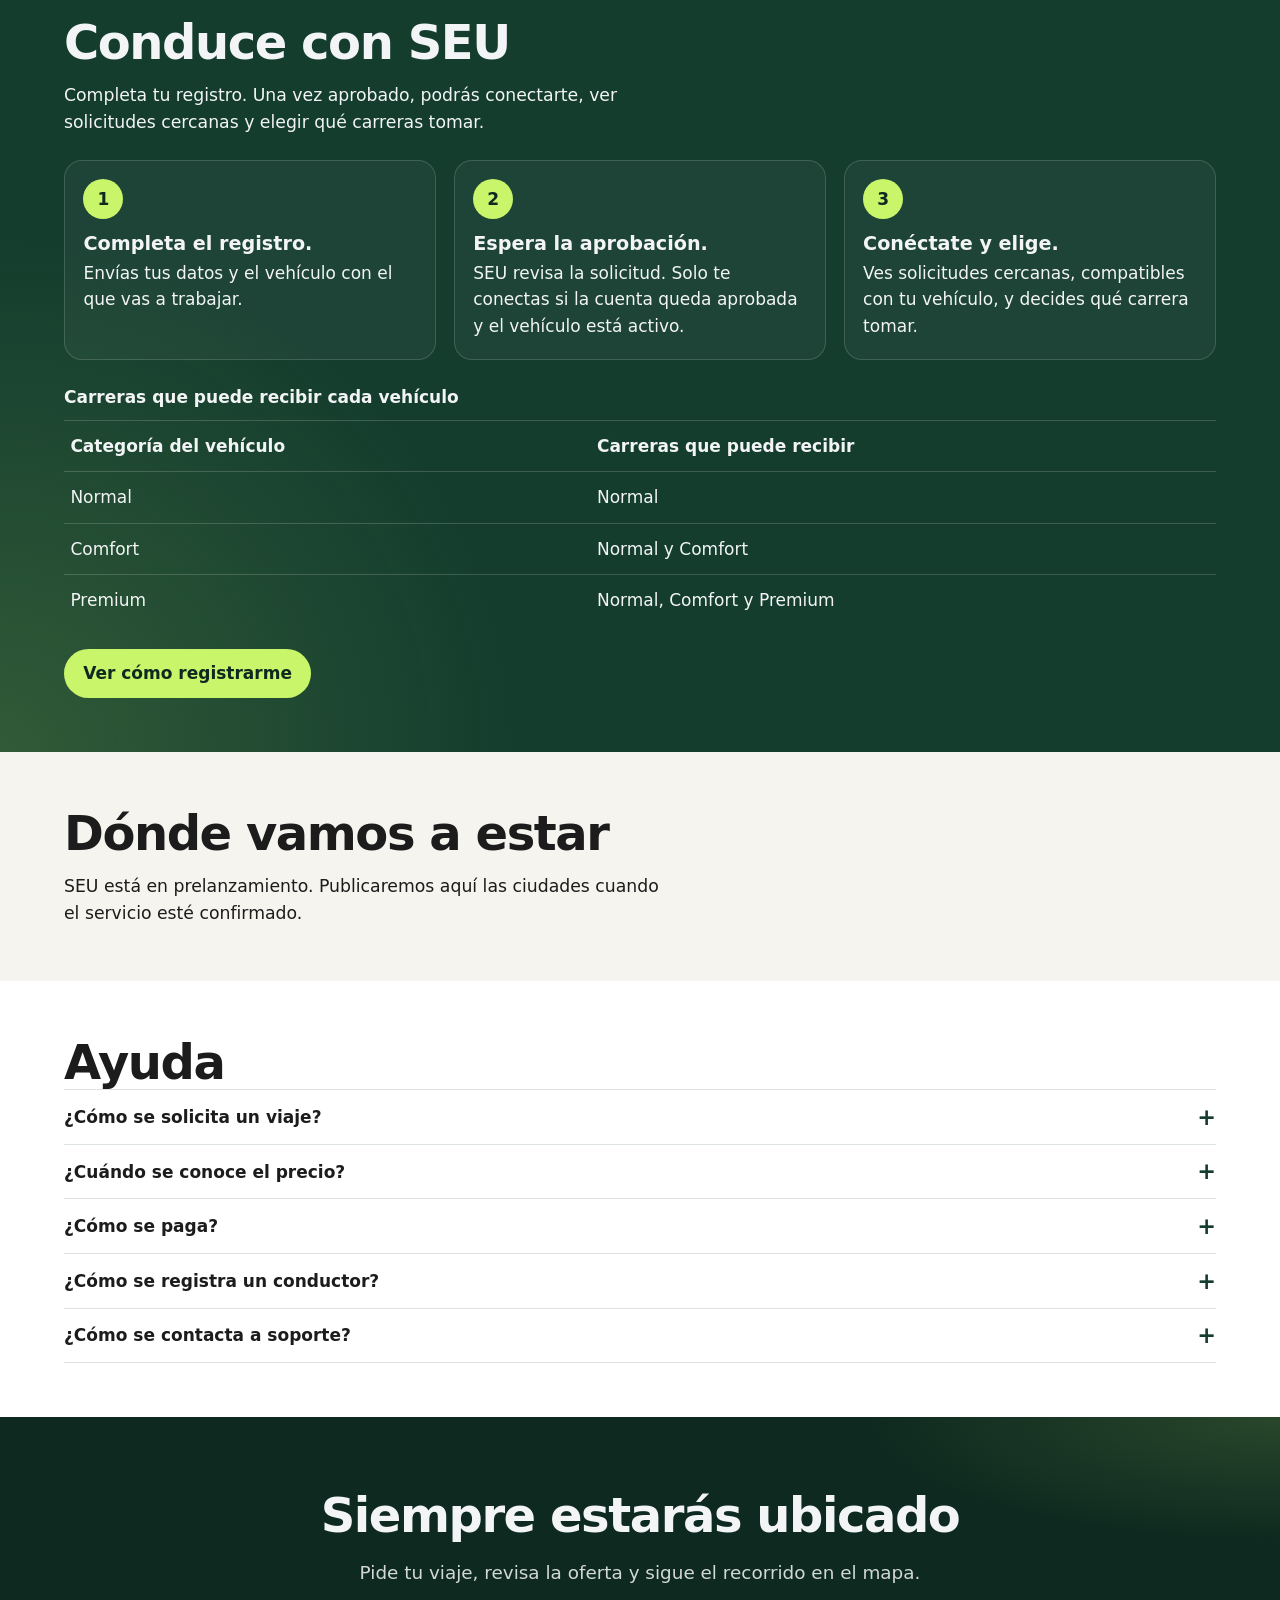
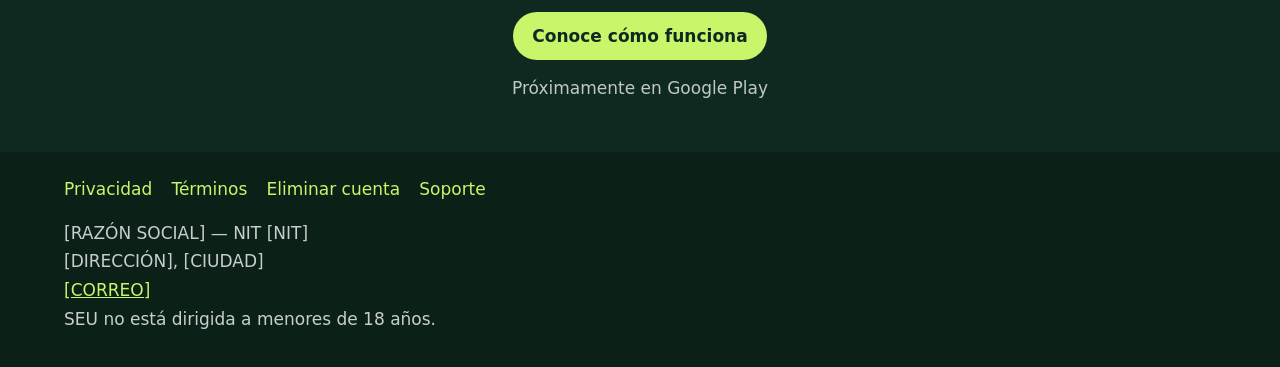
==== commit da347dd2: "Contiene los gráficos de la portada para que no se estiren. Co-authored-by: Cursor <cursoragent@curs" ====
--- a/index.html
+++ b/index.html
@@ -18,7 +18,7 @@
   <meta name="twitter:title" content="SEU | App de movilidad en Colombia">
   <meta name="twitter:description" content="Pide tu viaje, revisa la oferta antes de confirmar y sigue el recorrido en el mapa.">
   <meta name="twitter:image" content="https://seu-landing.netlify.app/img/og.jpg">
-  <link rel="stylesheet" href="/css/site.css">
+  <link rel="stylesheet" href="/css/site.css?v=4">
 </head>
 <body class="home">
   <a class="skip" href="#contenido">Saltar al contenido</a>
@@ -53,7 +53,7 @@
           <div class="phone" aria-hidden="true">
             <div class="phone-screen">
               <div class="phone-map">
-                <svg class="map-svg" viewBox="0 0 260 250">
+                <svg class="map-svg" width="260" height="210" viewBox="0 0 260 250">
                   <rect width="260" height="250" fill="#e7f0ea"/>
                   <path d="M0 40H260M0 90H260M0 140H260M0 190H260M40 0V250M90 0V250M140 0V250M190 0V250M230 0V250" stroke="#143d2e" stroke-opacity=".12"/>
                   <path class="route" d="M54 198 C 78 160, 96 146, 124 124 S 168 78, 206 52" fill="none" stroke="#0f7a45" stroke-width="5" stroke-linecap="round"/>
@@ -80,24 +80,18 @@
         <h2 id="como-titulo">Cómo funciona</h2>
         <p class="section-lead">Para pedir un viaje, el camino es este.</p>
         <ol class="steps">
-          <li class="step rise">
-            <span class="icon" aria-hidden="true">
-              <svg viewBox="0 0 24 24" fill="none" stroke="currentColor" stroke-width="1.75" stroke-linecap="round" stroke-linejoin="round"><path d="M12 21s7-6.2 7-11a7 7 0 1 0-14 0c0 4.8 7 11 7 11z"/><circle cx="12" cy="10" r="2.2"/></svg>
-            </span>
+          <li class="step">
+            <span class="num" aria-hidden="true">1</span>
             <h3>Pide tu viaje.</h3>
             <p>Ingresa el origen y el destino y elige una categoría.</p>
           </li>
-          <li class="step rise rise-2">
-            <span class="icon" aria-hidden="true">
-              <svg viewBox="0 0 24 24" fill="none" stroke="currentColor" stroke-width="1.75" stroke-linecap="round" stroke-linejoin="round"><rect x="3" y="5" width="18" height="14" rx="2"/><path d="M3 10h18M8 15h4"/></svg>
-            </span>
+          <li class="step">
+            <span class="num" aria-hidden="true">2</span>
             <h3>Revisa la oferta y decide.</h3>
             <p>Consulta cuánto pagarías y confirma si te sirve.</p>
           </li>
-          <li class="step rise rise-3">
-            <span class="icon" aria-hidden="true">
-              <svg viewBox="0 0 24 24" fill="none" stroke="currentColor" stroke-width="1.75" stroke-linecap="round" stroke-linejoin="round"><path d="M4 16c2-6 5-9 8-9s6 3 8 9"/><circle cx="7" cy="16" r="1.4"/><circle cx="17" cy="16" r="1.4"/></svg>
-            </span>
+          <li class="step">
+            <span class="num" aria-hidden="true">3</span>
             <h3>Sigue tu recorrido.</h3>
             <p>Consulta el mapa durante el viaje y paga en efectivo al conductor.</p>
           </li>
@@ -113,21 +107,21 @@
         <ul class="cards">
           <li class="card">
             <div class="vehicle" aria-hidden="true">
-              <svg viewBox="0 0 140 64"><path fill="currentColor" d="M16 40h12l14-16h46l16 16h22v8H112a9 9 0 0 1-18 0H48a9 9 0 0 1-18 0H14v-8z"/><circle cx="39" cy="48" r="6" fill="#e7f3ea"/><circle cx="103" cy="48" r="6" fill="#e7f3ea"/><path d="M46 26h34l8 12H50z" fill="#e7f3ea"/></svg>
+              <svg width="132" height="56" viewBox="0 0 140 64"><path fill="currentColor" d="M16 40h12l14-16h46l16 16h22v8H112a9 9 0 0 1-18 0H48a9 9 0 0 1-18 0H14v-8z"/><circle cx="39" cy="48" r="6" fill="#e7f3ea"/><circle cx="103" cy="48" r="6" fill="#e7f3ea"/><path d="M46 26h34l8 12H50z" fill="#e7f3ea"/></svg>
             </div>
             <h3>Normal</h3>
             <p>Una opción para tus viajes del día a día.</p>
           </li>
           <li class="card">
             <div class="vehicle" aria-hidden="true">
-              <svg viewBox="0 0 140 64"><path fill="currentColor" d="M12 42h10l16-18h58l18 18h16v8h-16a9 9 0 0 1-18 0H46a9 9 0 0 1-18 0H10v-8z"/><circle cx="37" cy="50" r="6" fill="#e7f3ea"/><circle cx="107" cy="50" r="6" fill="#e7f3ea"/><path d="M42 26h46l10 14H48z" fill="#e7f3ea"/></svg>
+              <svg width="132" height="56" viewBox="0 0 140 64"><path fill="currentColor" d="M12 42h10l16-18h58l18 18h16v8h-16a9 9 0 0 1-18 0H46a9 9 0 0 1-18 0H10v-8z"/><circle cx="37" cy="50" r="6" fill="#e7f3ea"/><circle cx="107" cy="50" r="6" fill="#e7f3ea"/><path d="M42 26h46l10 14H48z" fill="#e7f3ea"/></svg>
             </div>
             <h3>Comfort</h3>
             <p>Una opción para quienes buscan más comodidad.</p>
           </li>
           <li class="card">
             <div class="vehicle" aria-hidden="true">
-              <svg viewBox="0 0 140 64"><path fill="currentColor" d="M8 44h8l18-16h64l20 16h16v8h-14a9 9 0 0 1-18 0H42a9 9 0 0 1-18 0H8v-8z"/><circle cx="33" cy="52" r="6" fill="#e7f3ea"/><circle cx="111" cy="52" r="6" fill="#e7f3ea"/><path d="M38 30h52l12 12H46z" fill="#c8f56a"/></svg>
+              <svg width="132" height="56" viewBox="0 0 140 64"><path fill="currentColor" d="M8 44h8l18-16h64l20 16h16v8h-14a9 9 0 0 1-18 0H42a9 9 0 0 1-18 0H8v-8z"/><circle cx="33" cy="52" r="6" fill="#e7f3ea"/><circle cx="111" cy="52" r="6" fill="#e7f3ea"/><path d="M38 30h52l12 12H46z" fill="#c8f56a"/></svg>
             </div>
             <h3>Premium</h3>
             <p>La categoría superior de SEU.</p>
@@ -142,23 +136,17 @@
         <p class="section-lead">Completa tu registro. Una vez aprobado, podrás conectarte, ver solicitudes cercanas y elegir qué carreras tomar.</p>
         <ol class="driver-steps" id="registro-conductor">
           <li class="driver-step">
-            <span class="icon" aria-hidden="true">
-              <svg viewBox="0 0 24 24" fill="none" stroke="currentColor" stroke-width="1.75" stroke-linecap="round"><path d="M7 3h8l4 4v14H7z"/><path d="M15 3v4h4M9 12h6M9 16h6"/></svg>
-            </span>
+            <span class="num" aria-hidden="true">1</span>
             <h3>Completa el registro.</h3>
             <p>Envías tus datos y el vehículo con el que vas a trabajar.</p>
           </li>
           <li class="driver-step">
-            <span class="icon" aria-hidden="true">
-              <svg viewBox="0 0 24 24" fill="none" stroke="currentColor" stroke-width="1.75" stroke-linecap="round" stroke-linejoin="round"><circle cx="12" cy="12" r="8"/><path d="M12 8v4l3 2"/></svg>
-            </span>
+            <span class="num" aria-hidden="true">2</span>
             <h3>Espera la aprobación.</h3>
             <p>SEU revisa la solicitud. Solo te conectas si la cuenta queda aprobada y el vehículo está activo.</p>
           </li>
           <li class="driver-step">
-            <span class="icon" aria-hidden="true">
-              <svg viewBox="0 0 24 24" fill="none" stroke="currentColor" stroke-width="1.75" stroke-linecap="round"><circle cx="12" cy="12" r="2.2"/><path d="M12 5v2M12 17v2M5 12H7M17 12h2M7 7l1.4 1.4M15.6 15.6 17 17M17 7l-1.4 1.4M8.4 15.6 7 17"/></svg>
-            </span>
+            <span class="num" aria-hidden="true">3</span>
             <h3>Conéctate y elige.</h3>
             <p>Ves solicitudes cercanas, compatibles con tu vehículo, y decides qué carrera tomar.</p>
           </li>
--- a/css/site.css
+++ b/css/site.css
@@ -31,10 +31,15 @@
   overflow-x: clip;
 }
 
-img,
+img {
+  max-width: 100%;
+  height: auto;
+}
+
 svg {
   display: block;
-  max-width: 100%;
+  overflow: hidden;
+  flex: none;
 }
 
 a {
@@ -249,7 +254,8 @@
 
 .phone-wrap {
   justify-self: center;
-  width: min(100%, 320px);
+  width: min(100%, 280px);
+  max-width: 280px;
 }
 
 .phone {
@@ -267,12 +273,16 @@
 
 .phone-map {
   position: relative;
-  height: 250px;
+  height: 210px;
+  max-height: 210px;
+  overflow: hidden;
 }
 
 .map-svg {
   width: 100%;
-  height: 100%;
+  height: 210px;
+  max-width: 280px;
+  max-height: 210px;
 }
 
 .route {
@@ -345,7 +355,7 @@
 }
 
 .band {
-  padding: 4.25rem 0;
+  padding: 3.4rem 0;
 }
 
 .band-paper {
@@ -381,9 +391,17 @@
 .driver-steps {
   display: grid;
   gap: 1rem;
-  margin: 1.8rem 0 0;
+  margin: 1.5rem 0 0;
   padding: 0;
   list-style: none;
+  min-width: 0;
+}
+
+.steps > *,
+.cards > *,
+.driver-steps > * {
+  min-width: 0;
+  max-width: 100%;
 }
 
 .step,
@@ -393,6 +411,7 @@
   border: 1px solid var(--line);
   border-radius: 18px;
   background: var(--white);
+  overflow: hidden;
 }
 
 .band-deep .driver-step {
@@ -400,24 +419,20 @@
   border-color: rgba(242, 244, 245, 0.16);
 }
 
-.icon {
-  width: 2.6rem;
-  height: 2.6rem;
-  display: grid;
+.num {
+  display: inline-grid;
   place-items: center;
-  border-radius: 12px;
+  width: 2.5rem;
+  height: 2.5rem;
+  border-radius: 999px;
   background: #e7f6df;
   color: var(--forest);
-}
-
-.band-deep .icon {
-  background: rgba(200, 245, 106, 0.16);
-  color: var(--lime);
-}
-
-.icon svg {
-  width: 1.45rem;
-  height: 1.45rem;
+  font-weight: 700;
+}
+
+.band-deep .num {
+  background: var(--lime);
+  color: var(--forest);
 }
 
 .step h3,
@@ -448,17 +463,20 @@
 }
 
 .vehicle {
-  height: 92px;
+  height: 88px;
   display: grid;
   place-items: center;
+  overflow: hidden;
   border-radius: 14px;
   background: #e7f3ea;
   color: var(--forest);
 }
 
 .vehicle svg {
-  width: 148px;
-  height: 64px;
+  width: 132px;
+  height: 56px;
+  max-width: 132px;
+  max-height: 56px;
 }
 
 .compat {
@@ -777,18 +795,6 @@
   .route {
     animation: flow 2.8s linear infinite;
   }
-
-  .rise {
-    animation: rise 0.7s ease both;
-  }
-
-  .rise-2 {
-    animation-delay: 0.08s;
-  }
-
-  .rise-3 {
-    animation-delay: 0.16s;
-  }
 }
 
 @keyframes flow {
@@ -797,18 +803,6 @@
   }
 }
 
-@keyframes rise {
-  from {
-    opacity: 0;
-    transform: translateY(10px);
-  }
-
-  to {
-    opacity: 1;
-    transform: none;
-  }
-}
-
 @media (prefers-reduced-motion: reduce) {
   html {
     scroll-behavior: auto;
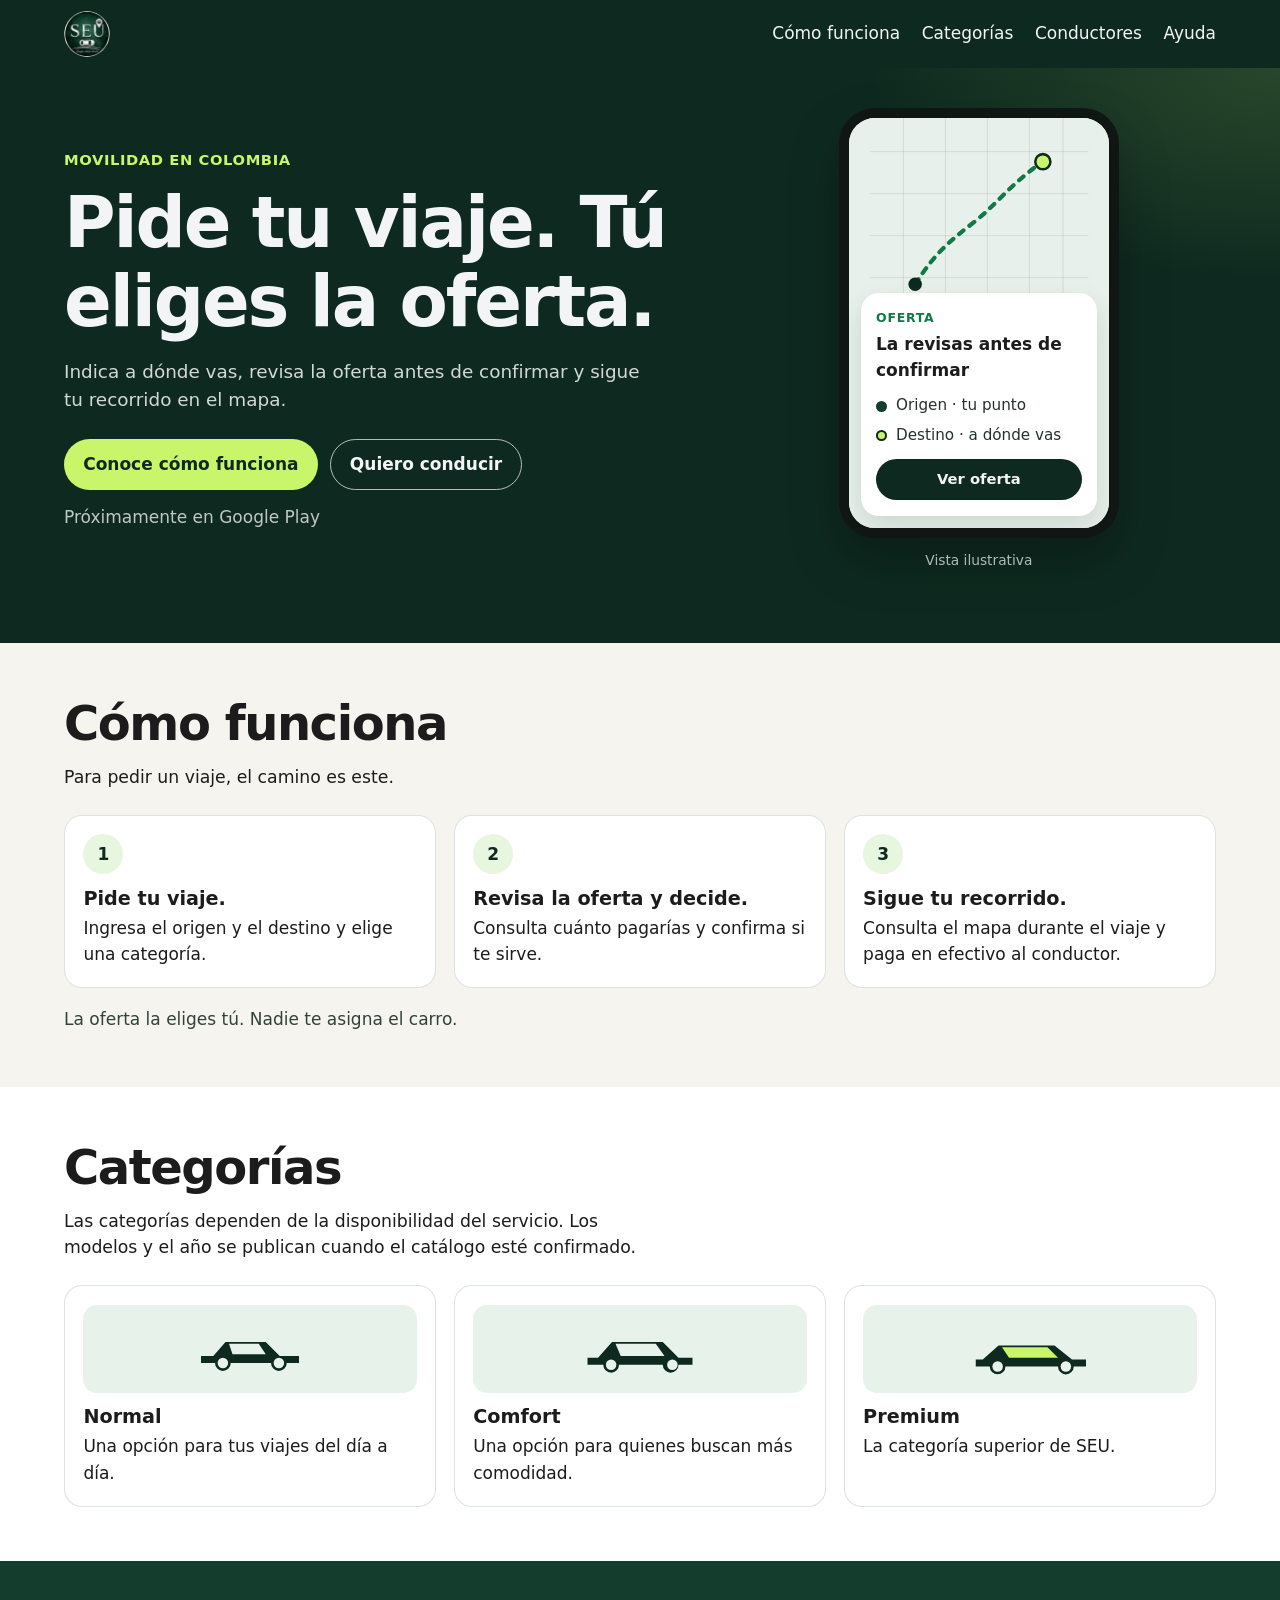
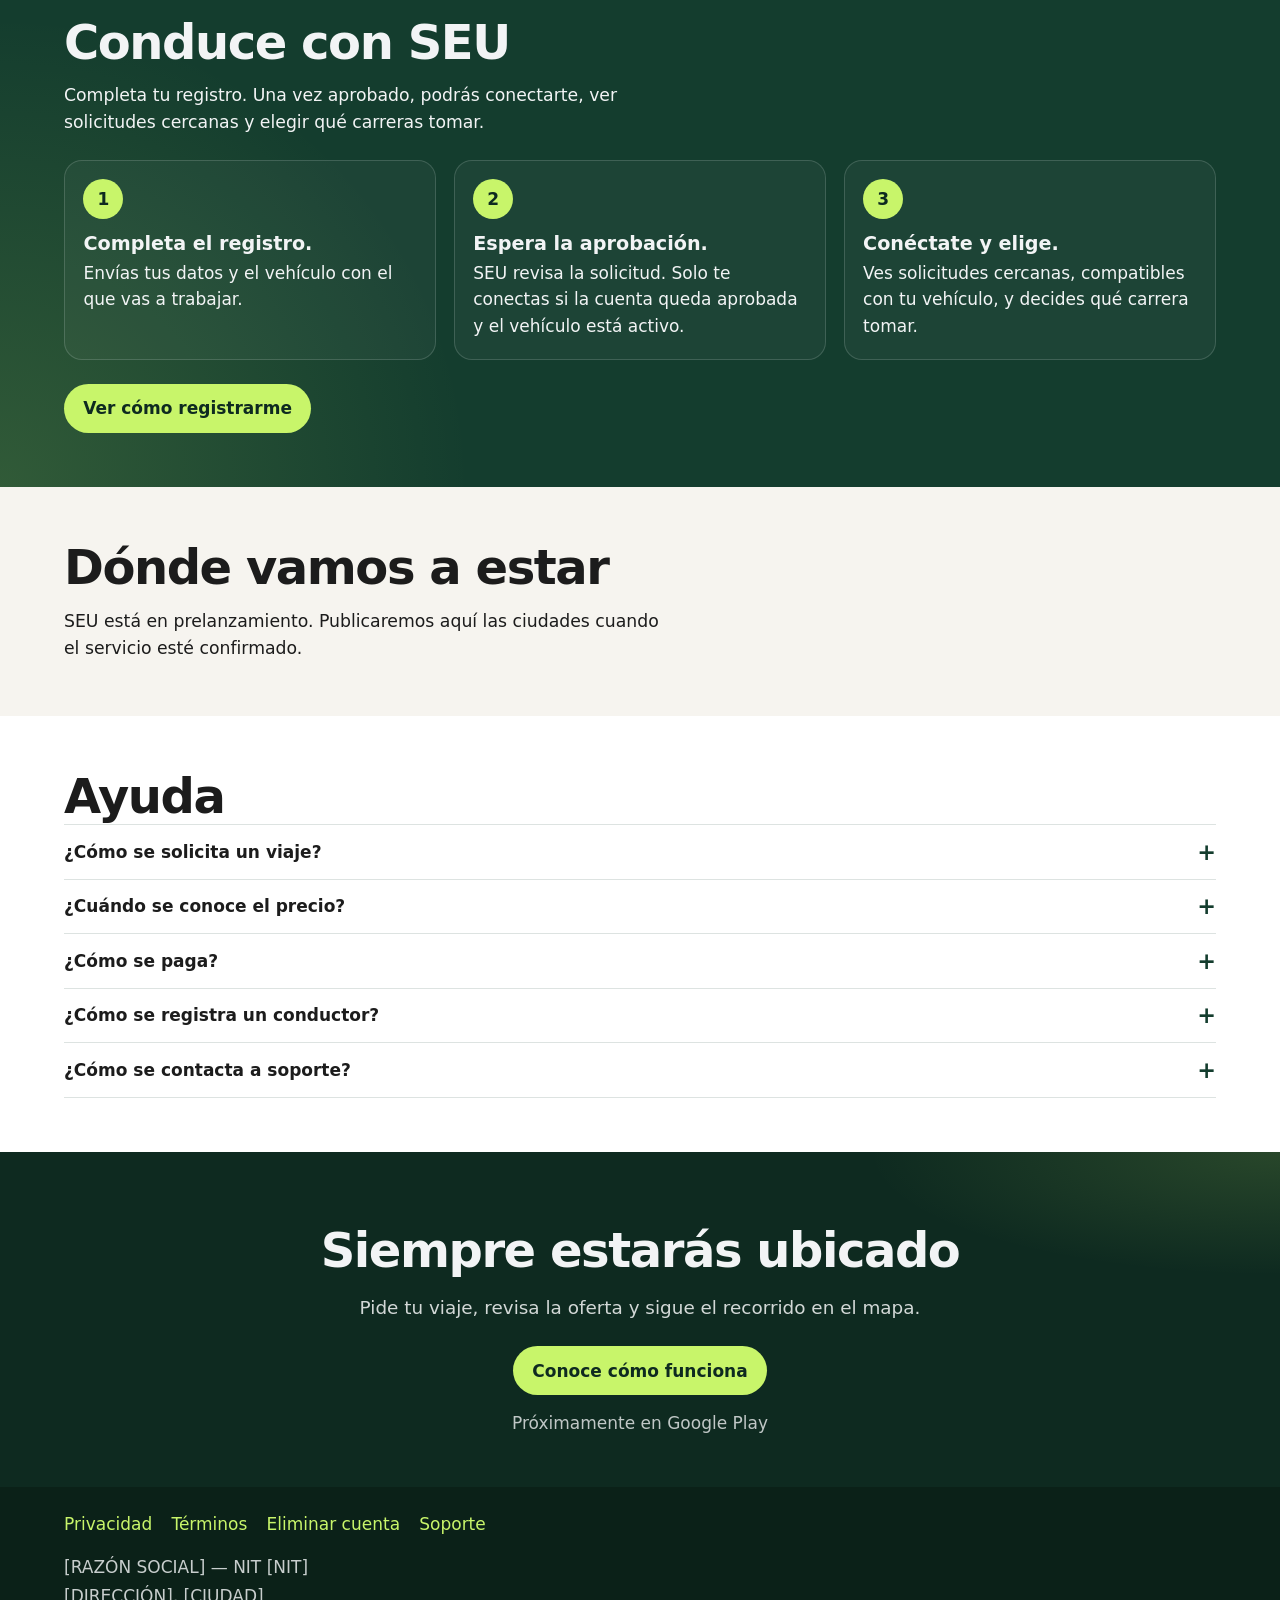
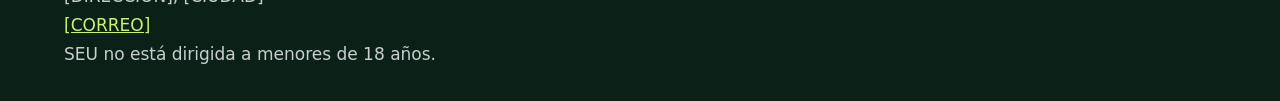
==== commit 101cf58e: "Quita la tabla de carreras por categoría de vehículo. Co-authored-by: Cursor <cursoragent@cursor.com" ====
--- a/index.html
+++ b/index.html
@@ -18,7 +18,7 @@
   <meta name="twitter:title" content="SEU | App de movilidad en Colombia">
   <meta name="twitter:description" content="Pide tu viaje, revisa la oferta antes de confirmar y sigue el recorrido en el mapa.">
   <meta name="twitter:image" content="https://seu-landing.netlify.app/img/og.jpg">
-  <link rel="stylesheet" href="/css/site.css?v=4">
+  <link rel="stylesheet" href="/css/site.css?v=5">
 </head>
 <body class="home">
   <a class="skip" href="#contenido">Saltar al contenido</a>
@@ -151,29 +151,6 @@
             <p>Ves solicitudes cercanas, compatibles con tu vehículo, y decides qué carrera tomar.</p>
           </li>
         </ol>
-        <table class="compat">
-          <caption>Carreras que puede recibir cada vehículo</caption>
-          <thead>
-            <tr>
-              <th scope="col">Categoría del vehículo</th>
-              <th scope="col">Carreras que puede recibir</th>
-            </tr>
-          </thead>
-          <tbody>
-            <tr>
-              <td>Normal</td>
-              <td>Normal</td>
-            </tr>
-            <tr>
-              <td>Comfort</td>
-              <td>Normal y Comfort</td>
-            </tr>
-            <tr>
-              <td>Premium</td>
-              <td>Normal, Comfort y Premium</td>
-            </tr>
-          </tbody>
-        </table>
         <div class="actions">
           <a class="btn-primary" href="#registro-conductor" data-driver-cta>Ver cómo registrarme</a>
         </div>
--- a/css/site.css
+++ b/css/site.css
@@ -477,26 +477,6 @@
   height: 56px;
   max-width: 132px;
   max-height: 56px;
-}
-
-.compat {
-  width: 100%;
-  margin-top: 1.5rem;
-  border-collapse: collapse;
-}
-
-.compat caption {
-  text-align: left;
-  font-weight: 700;
-  margin-bottom: 0.6rem;
-}
-
-.compat th,
-.compat td {
-  text-align: left;
-  padding: 0.75rem 0.4rem;
-  border-top: 1px solid rgba(242, 244, 245, 0.18);
-  vertical-align: top;
 }
 
 .faq details {
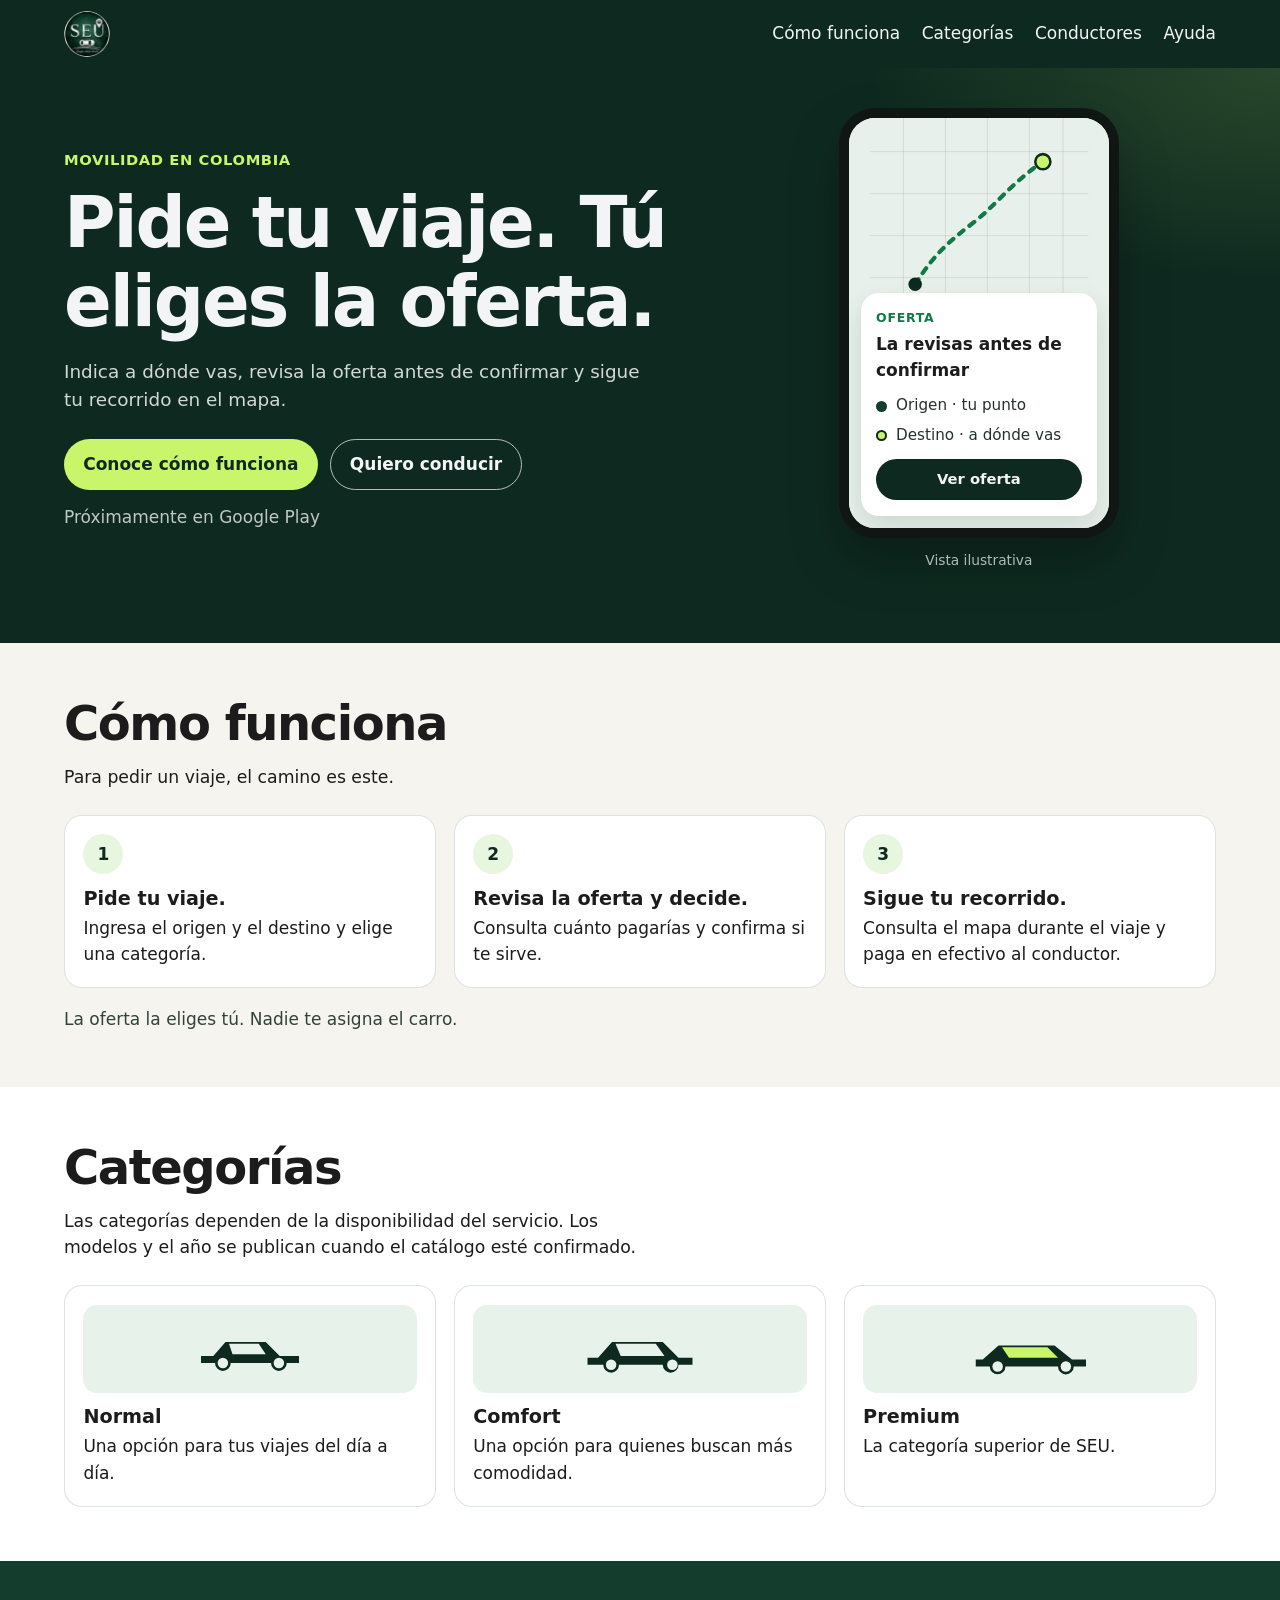
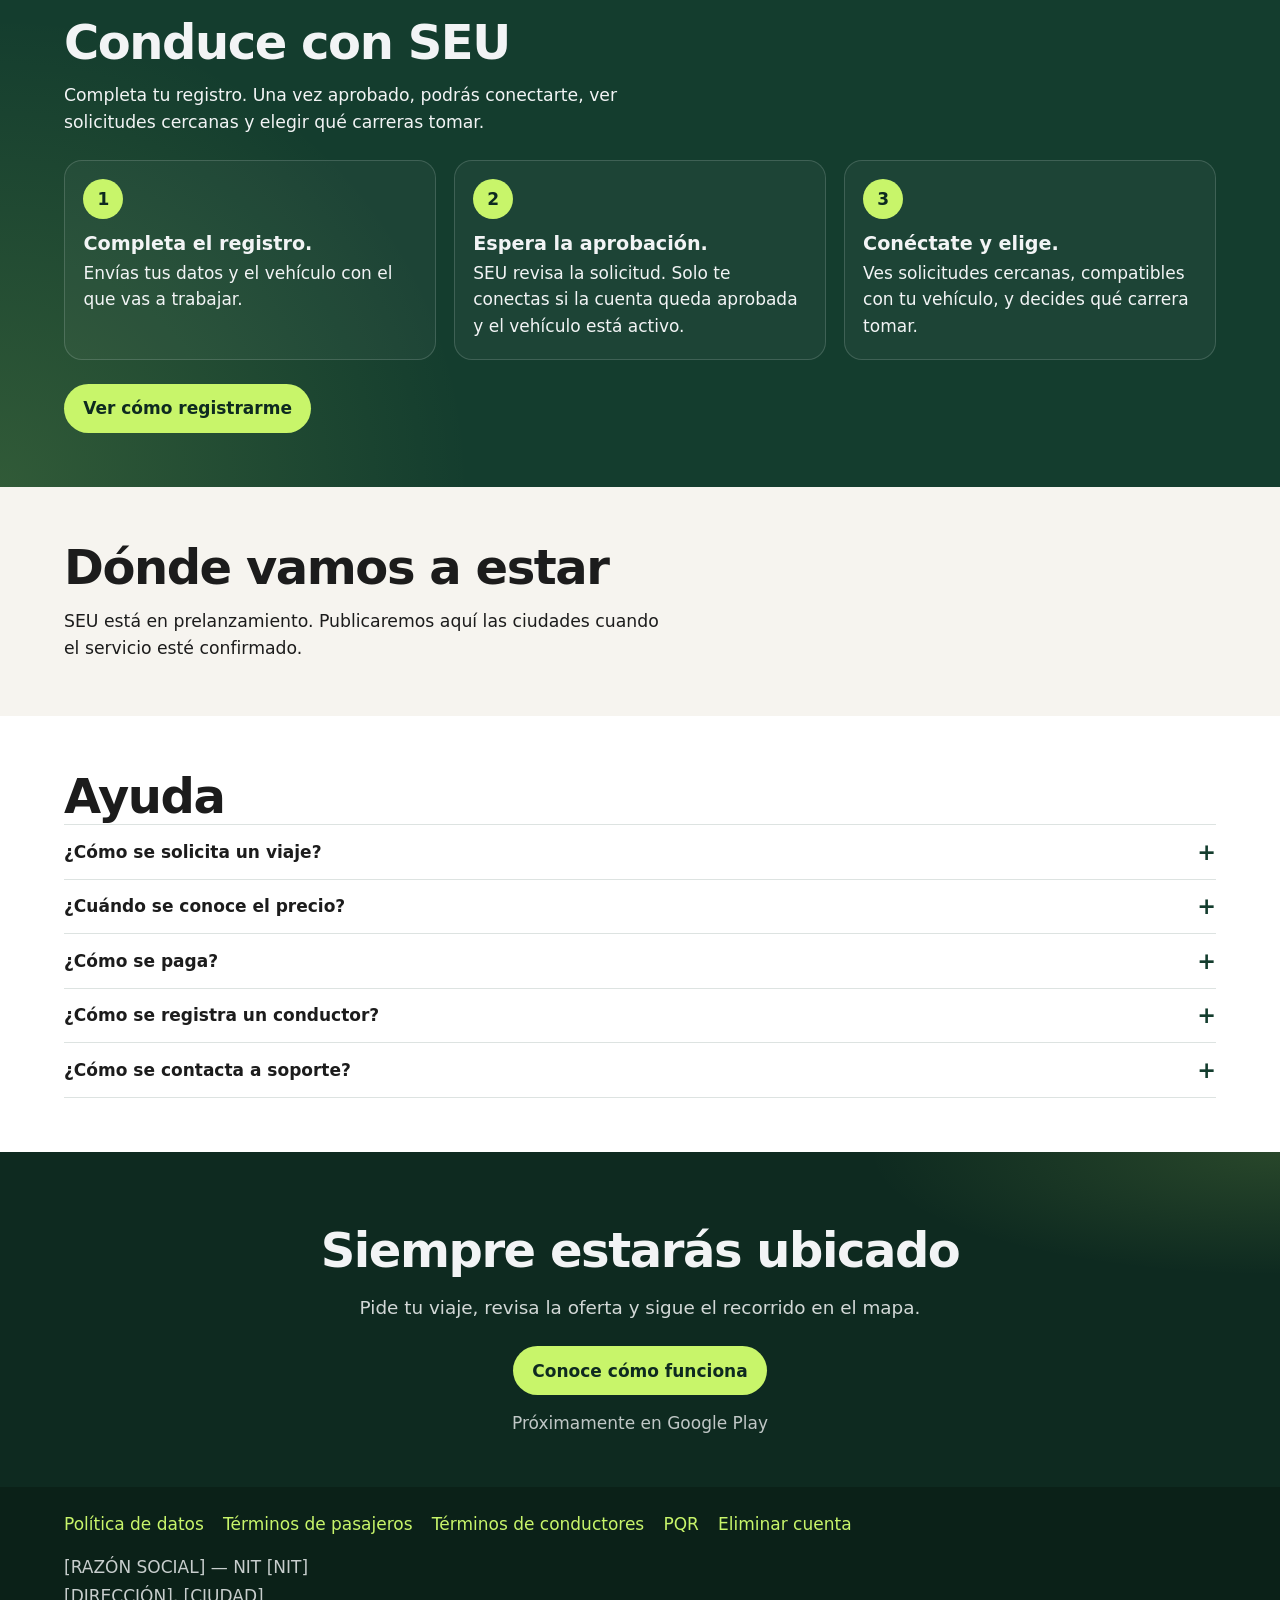
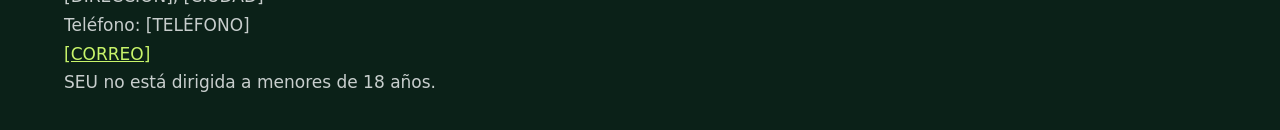
==== commit 4eba4f9b: "Publica términos de pasajeros, de conductores y la política de datos. Co-authored-by: Cursor <cursor" ====
--- a/index.html
+++ b/index.html
@@ -18,7 +18,7 @@
   <meta name="twitter:title" content="SEU | App de movilidad en Colombia">
   <meta name="twitter:description" content="Pide tu viaje, revisa la oferta antes de confirmar y sigue el recorrido en el mapa.">
   <meta name="twitter:image" content="https://seu-landing.netlify.app/img/og.jpg">
-  <link rel="stylesheet" href="/css/site.css?v=5">
+  <link rel="stylesheet" href="/css/site.css?v=6">
 </head>
 <body class="home">
   <a class="skip" href="#contenido">Saltar al contenido</a>
@@ -187,7 +187,7 @@
         </details>
         <details>
           <summary>¿Cómo se contacta a soporte?</summary>
-          <p>Escribe desde <a href="/soporte">soporte</a>. Incluye el correo de tu cuenta y, si lo tienes, el código del viaje (UB-…).</p>
+          <p>Escribe desde <a href="/soporte">PQR</a>. Incluye el correo de tu cuenta y, si lo tienes, el código del viaje (UB-…).</p>
         </details>
       </div>
     </section>
@@ -206,13 +206,15 @@
   <footer class="site-footer">
     <div class="wrap">
       <nav class="legal-nav" aria-label="Información legal">
-        <a href="/privacidad">Privacidad</a>
-        <a href="/terminos">Términos</a>
+        <a href="/privacidad">Política de datos</a>
+        <a href="/terminos">Términos de pasajeros</a>
+        <a href="/terminos-conductores">Términos de conductores</a>
+        <a href="/soporte">PQR</a>
         <a href="/eliminar-cuenta">Eliminar cuenta</a>
-        <a href="/soporte">Soporte</a>
       </nav>
       <p>[RAZÓN SOCIAL] — NIT [NIT]</p>
       <p>[DIRECCIÓN], [CIUDAD]</p>
+      <p>Teléfono: [TELÉFONO]</p>
       <p><a href="mailto:[CORREO]">[CORREO]</a></p>
       <p>SEU no está dirigida a menores de 18 años.</p>
     </div>
--- a/css/site.css
+++ b/css/site.css
@@ -647,6 +647,22 @@
 .updated {
   margin-top: 0;
   color: #333;
+}
+
+.notice {
+  margin: 1rem 0 1.2rem;
+  padding: 0.9rem 1rem;
+  border: 1px solid #d7e3da;
+  border-radius: 12px;
+  background: #f4f8f5;
+}
+
+.notice p:first-child {
+  margin-top: 0;
+}
+
+.notice p:last-child {
+  margin-bottom: 0;
 }
 
 body.page .footer {
